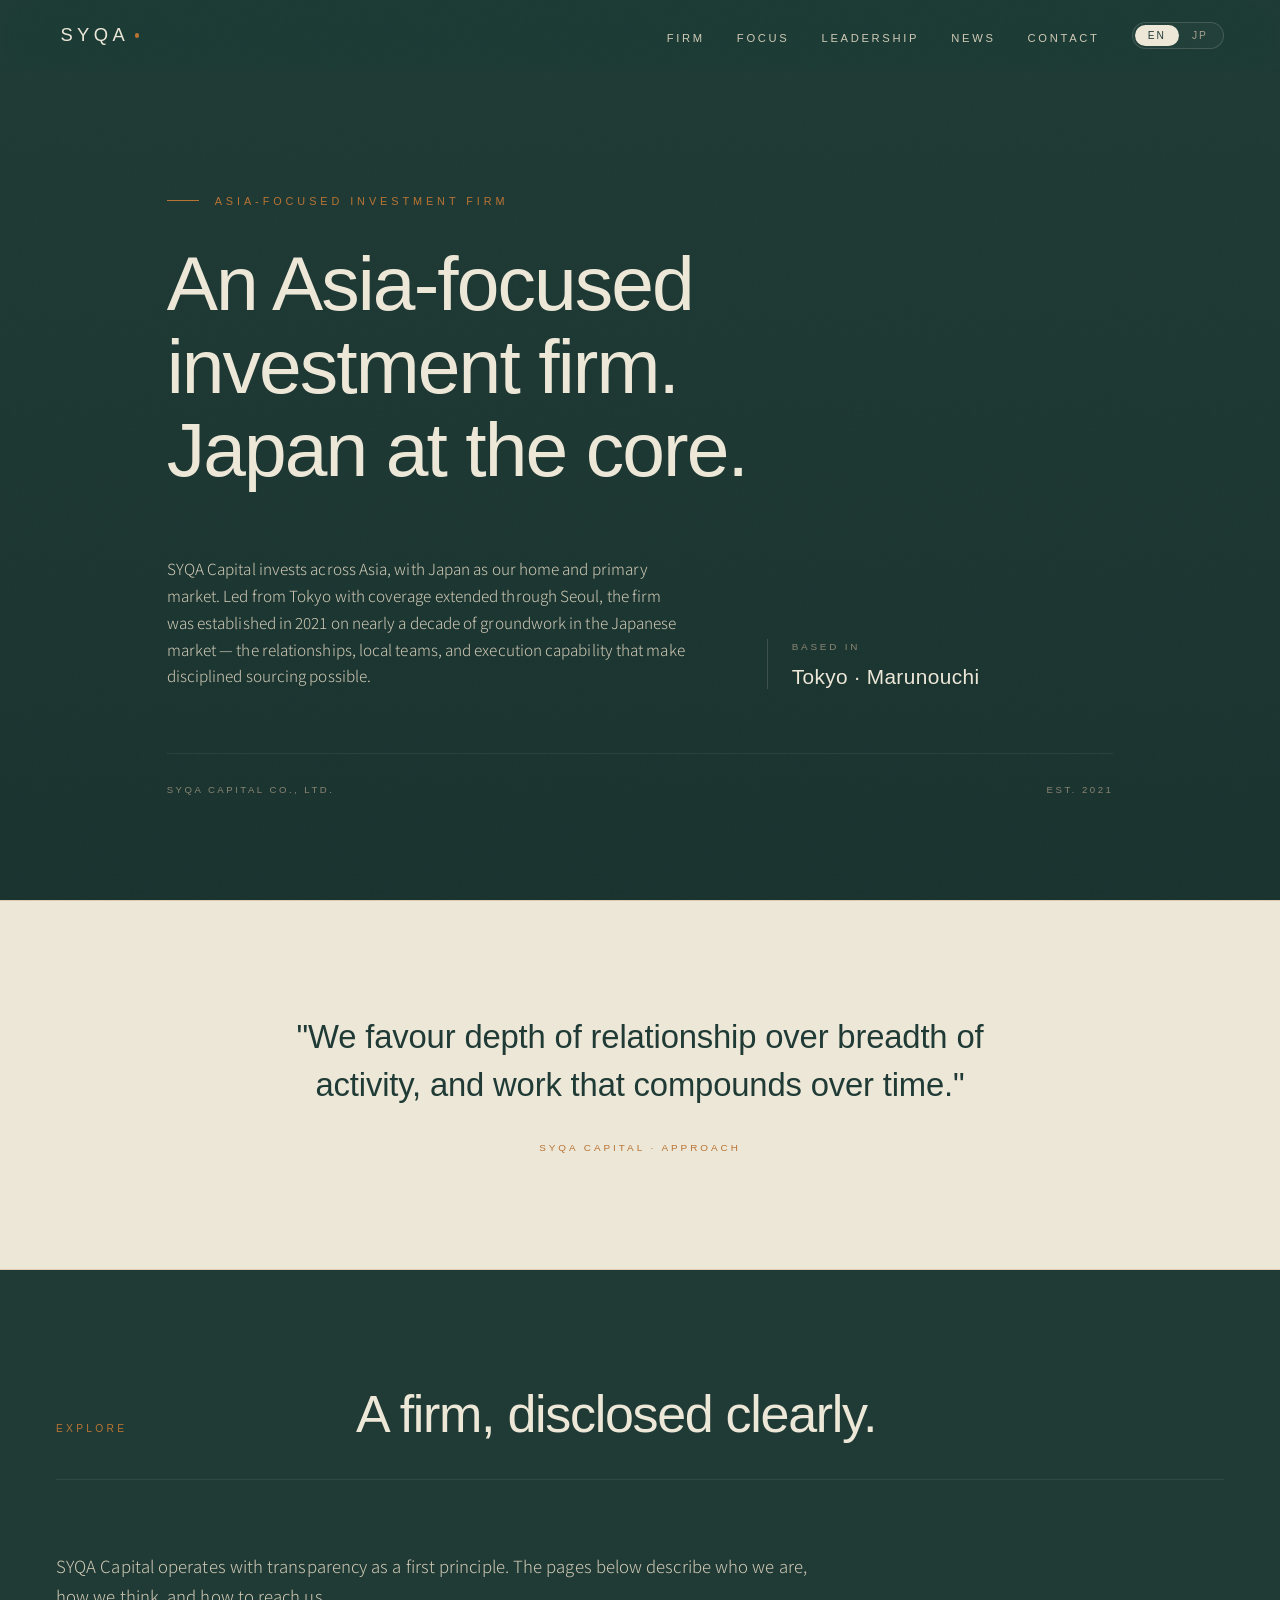
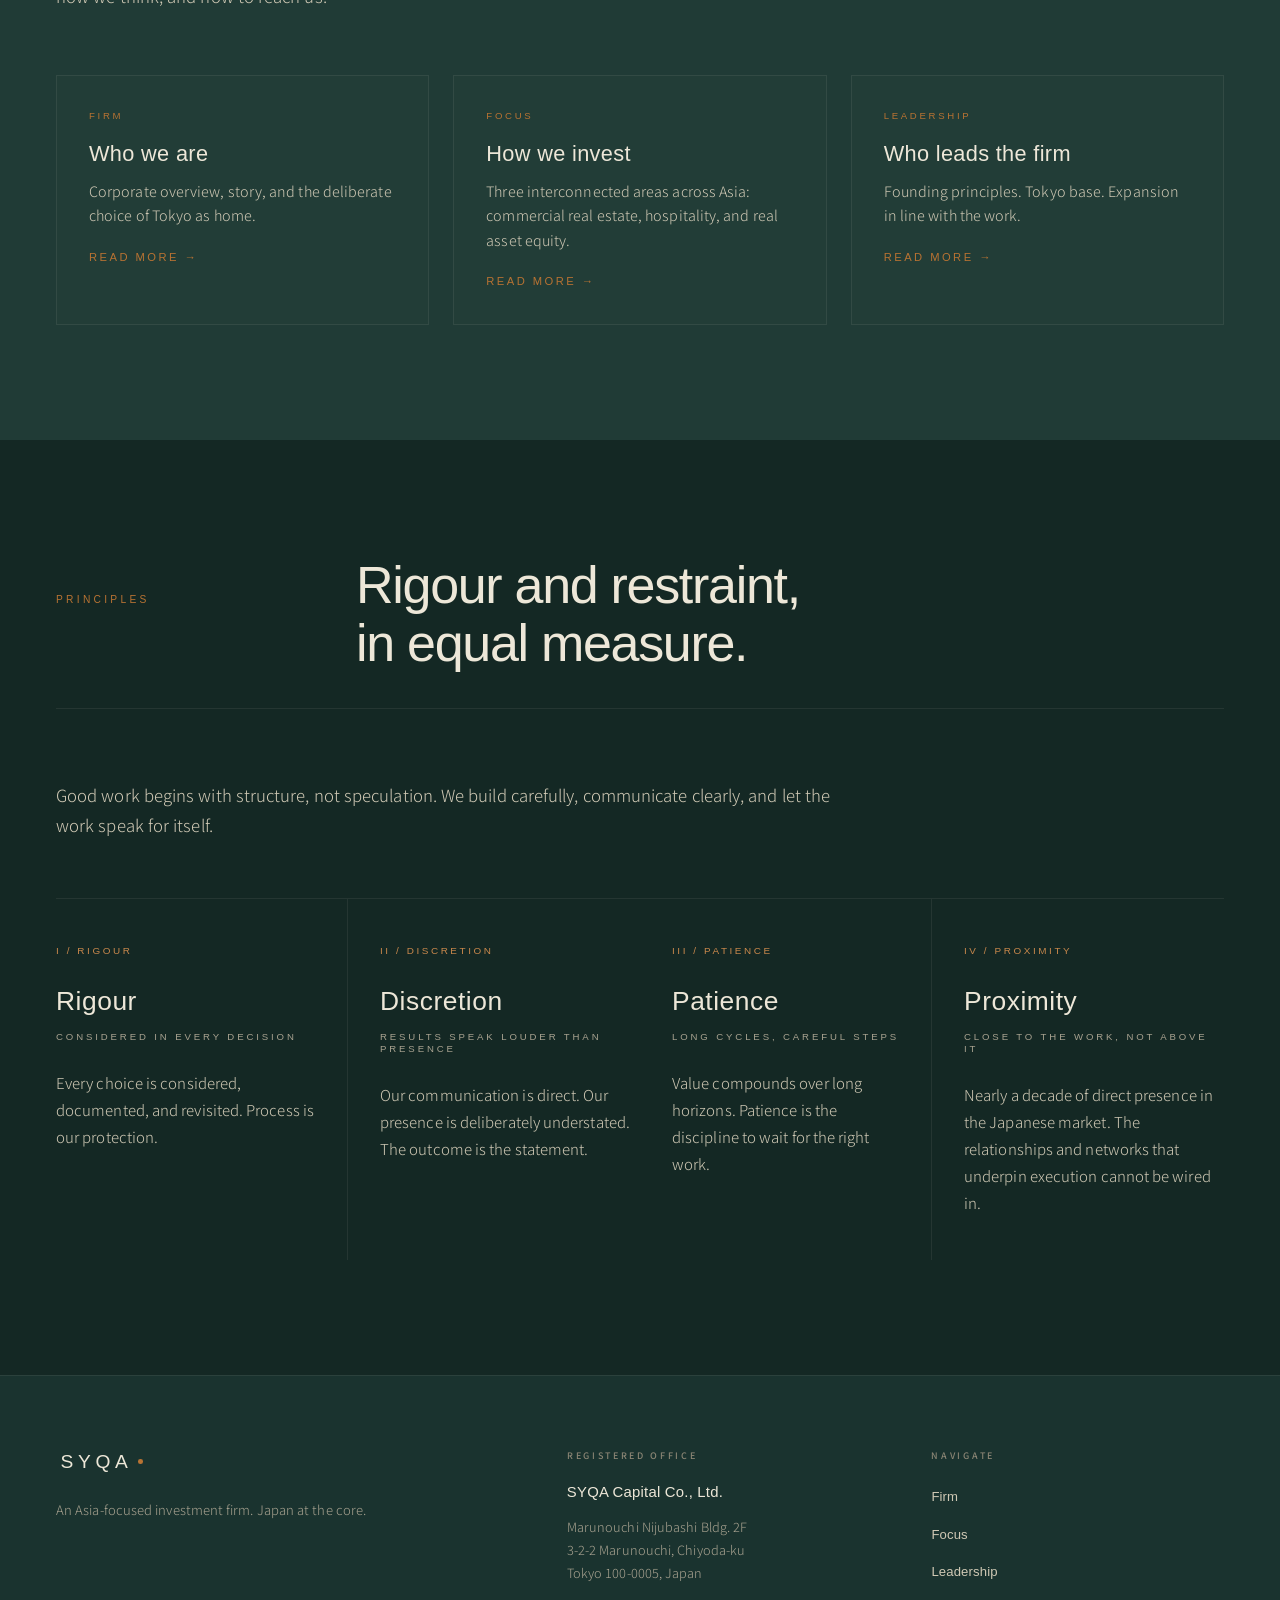
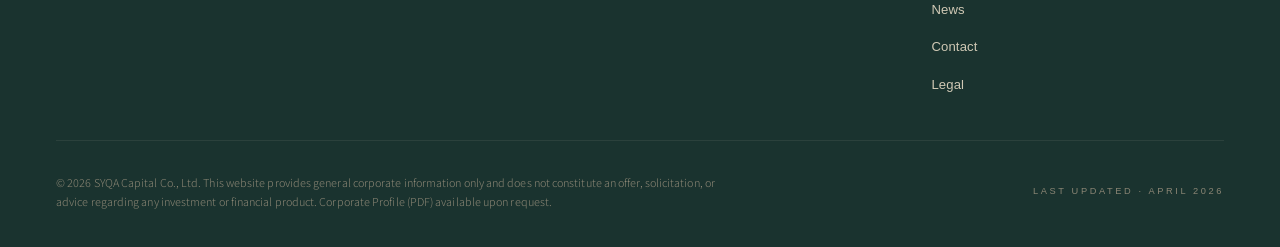
==== index.html @ 6c5982d0 "Add files via upload" ====
<!DOCTYPE html>
<html lang="en">
<head>
<meta charset="UTF-8">
<meta name="viewport" content="width=device-width,initial-scale=1,viewport-fit=cover">
<meta name="theme-color" content="#203B36">
<meta name="format-detection" content="telephone=no">

<title>SYQA Capital — An Asia-focused investment firm. Japan at the core.</title>
<meta name="description" content="SYQA Capital Co., Ltd. is an Asia-focused investment firm. Japan at the core. Commercial real estate, hospitality, and real asset equity. Founded 2021.">
<meta name="robots" content="index,follow,max-image-preview:large">
<link rel="canonical" href="https://syqacapital.com/">

<meta property="og:type" content="website">
<meta property="og:site_name" content="SYQA Capital">
<meta property="og:title" content="SYQA Capital — An Asia-focused investment firm. Japan at the core.">
<meta property="og:description" content="An Asia-focused investment firm. Japan at the core. Disciplined in approach. Selective in focus.">
<meta property="og:url" content="https://syqacapital.com/">
<meta property="og:locale" content="en_US">
<meta property="og:locale:alternate" content="ja_JP">

<meta name="twitter:card" content="summary_large_image">
<meta name="twitter:title" content="SYQA Capital">
<meta name="twitter:description" content="An Asia-focused investment firm. Japan at the core.">

<link rel="icon" type="image/svg+xml" href="data:image/svg+xml,%3Csvg xmlns='http://www.w3.org/2000/svg' viewBox='0 0 32 32'%3E%3Crect width='32' height='32' fill='%23203B36'/%3E%3Ctext x='16' y='21' font-family='serif' font-size='15' font-weight='300' fill='%23EDE7D8' text-anchor='middle' letter-spacing='0.5'%3ES%3C/text%3E%3Ccircle cx='16' cy='25' r='0.8' fill='%23B87333'/%3E%3C/svg%3E">

<link rel="preconnect" href="https://fonts.googleapis.com">
<link rel="preconnect" href="https://fonts.gstatic.com" crossorigin>
<link href="https://fonts.googleapis.com/css2?family=Shippori+Mincho+B1:wght@400;500;600;700&family=Noto+Sans+JP:wght@300;400;500;600&display=swap" rel="stylesheet">
<link href="https://api.fontshare.com/v2/css?f[]=switzer@300,400,500&display=swap" rel="stylesheet">

<link rel="stylesheet" href="styles.css">

<script type="application/ld+json">
{
  "@context": "https://schema.org",
  "@type": "Organization",
  "name": "SYQA Capital Co., Ltd.",
  "url": "https://syqacapital.com",
  "email": "hello@syqacapital.com",
  "foundingDate": "2021-06",
  "description": "An Asia-focused investment firm. Japan at the core. Working across commercial real estate, hospitality, and real asset equity.",
  "address": {
    "@type": "PostalAddress",
    "streetAddress": "Marunouchi Nijubashi Building 2F, 3-2-2 Marunouchi",
    "addressLocality": "Chiyoda-ku",
    "addressRegion": "Tokyo",
    "postalCode": "100-0005",
    "addressCountry": "JP"
  }
}
</script>
</head>
<body>

<nav class="nav" id="nav"><div class="container nav-in">
<a href="index.html" class="syqa lf lf-1" aria-label="SYQA Capital">
<span class="syqa-wm">SYQA</span><span class="syqa-dot"></span>
</a>
<ul class="nav-l" id="nl">
<li><a href="firm.html" data-en="Firm" data-jp="会社">Firm</a></li>
<li><a href="focus.html" data-en="Focus" data-jp="領域">Focus</a></li>
<li><a href="leadership.html" data-en="Leadership" data-jp="代表">Leadership</a></li>
<li><a href="news.html" data-en="News" data-jp="ニュース">News</a></li>
<li><a href="contact.html" data-en="Contact" data-jp="連絡">Contact</a></li>
<li><div class="lt"><button type="button" class="active" id="bEN">EN</button><button type="button" id="bJP">JP</button></div></li>
</ul>
<button class="bg" id="bg" aria-label="Menu">
<svg class="ic-menu" viewBox="0 0 24 24" fill="none" stroke="currentColor" stroke-width="1.25"><line x1="3" y1="8" x2="21" y2="8"/><line x1="3" y1="16" x2="21" y2="16"/></svg>
<svg class="ic-close" viewBox="0 0 24 24" fill="none" stroke="currentColor" stroke-width="1.25"><line x1="5" y1="5" x2="19" y2="19"/><line x1="19" y1="5" x2="5" y2="19"/></svg>
</button>
</div></nav>

<main id="top">

<section class="hero"><div class="container">
<div class="hero-inner">
<div>
<div class="hero-eyebrow lf lf-1"><span class="en-c">Asia-Focused Investment Firm</span><span class="jp-c">アジア注力・投資会社</span></div>
<h1 class="hero-title lf lf-2"><span class="en-c">An Asia-focused investment firm.<br>Japan at the core.</span><span class="jp-c">アジアに注力する投資会社。<br>その中核に、日本を。</span></h1>
</div>
<div class="hero-meta lf lf-3">
<div class="hero-sub">
<div class="en-c">SYQA Capital invests across Asia, with Japan as our home and primary market. Led from Tokyo with coverage extended through Seoul, the firm was established in 2021 on nearly a decade of groundwork in the Japanese market — the relationships, local teams, and execution capability that make disciplined sourcing possible.</div>
<div class="jp-c">SYQA Capitalは、アジア全域で投資を行い、日本を拠点および主要市場としています。東京を本拠地とし、ソウルを通じて北アジアをカバーする当社は、2021年に設立され、日本市場における約10年にわたる地道な活動 — 規律ある案件発掘を可能にする、現地との関係性、実行チーム、執行能力 — の上に築かれています。</div>
</div>
<div class="hero-locus">
<span class="label"><span class="en-c">Based in</span><span class="jp-c">拠点</span></span>
<span class="value">Tokyo · Marunouchi</span>
</div>
</div>
<div class="hero-foot lf lf-4">
<span>SYQA Capital Co., Ltd.</span>
<span>Est. 2021</span>
</div>
</div>
</div></section>

<!-- QUOTE BAND -->
<div class="band"><div class="container">
<div class="band-quote rv">
<span class="en-c">"We favour depth of relationship over breadth of activity, and work that compounds over time."</span>
<span class="jp-c">「関係の広さよりも深さを、そして時間とともに積み重なる仕事を大切にします。」</span>
</div>
<div class="band-attribution rv rv-d1">
<span class="en-c">SYQA Capital · Approach</span>
<span class="jp-c">SYQA Capital · 姿勢</span>
</div>
</div></div>

<!-- EXPLORE: Cross-link cards to inner pages -->
<section class="mod"><div class="container">
<div class="mh rv">
<span class="ml"><span class="en-c">Explore</span><span class="jp-c">各ページ</span></span>
<h2 class="mt"><span class="en-c">A firm, disclosed clearly.</span><span class="jp-c">明確に開示された、会社の姿。</span></h2>
</div>
<div class="mle rv rv-d1">
<div class="en-c">SYQA Capital operates with transparency as a first principle. The pages below describe who we are, how we think, and how to reach us.</div>
<div class="jp-c">SYQA Capitalは、透明性を第一の原則として運営しています。以下のページにて、我々の姿、考え方、そしてご連絡方法をご説明いたします。</div>
</div>

<div class="xlink-grid">

<a href="firm.html" class="xlink rv rv-d1">
<div class="xlink-label"><span class="en-c">Firm</span><span class="jp-c">会社</span></div>
<h3><span class="en-c">Who we are</span><span class="jp-c">我々について</span></h3>
<p><span class="en-c">Corporate overview, story, and the deliberate choice of Tokyo as home.</span><span class="jp-c">会社概要、沿革、そして東京を拠点とする意図的な選択について。</span></p>
<span class="xlink-arrow"><span class="en-c">Read more →</span><span class="jp-c">詳しく見る →</span></span>
</a>

<a href="focus.html" class="xlink rv rv-d2">
<div class="xlink-label"><span class="en-c">Focus</span><span class="jp-c">領域</span></div>
<h3><span class="en-c">How we invest</span><span class="jp-c">投資領域</span></h3>
<p><span class="en-c">Three interconnected areas across Asia: commercial real estate, hospitality, and real asset equity.</span><span class="jp-c">アジア全域における三つの相互に関連する領域：商業不動産、ホスピタリティ、実物資産エクイティ。</span></p>
<span class="xlink-arrow"><span class="en-c">Read more →</span><span class="jp-c">詳しく見る →</span></span>
</a>

<a href="leadership.html" class="xlink rv rv-d3">
<div class="xlink-label"><span class="en-c">Leadership</span><span class="jp-c">代表</span></div>
<h3><span class="en-c">Who leads the firm</span><span class="jp-c">経営者</span></h3>
<p><span class="en-c">Founding principles. Tokyo base. Expansion in line with the work.</span><span class="jp-c">創業理念。東京を拠点に。取り組む仕事に沿った拡充。</span></p>
<span class="xlink-arrow"><span class="en-c">Read more →</span><span class="jp-c">詳しく見る →</span></span>
</a>

</div>
</div></section>

<!-- PRINCIPLES (brief on home) -->
<section class="mod alt"><div class="container">
<div class="mh rv">
<span class="ml"><span class="en-c">Principles</span><span class="jp-c">理念</span></span>
<h2 class="mt"><span class="en-c">Rigour and restraint,<br>in equal measure.</span><span class="jp-c">厳格さと節度。<br>その等しい均衡。</span></h2>
</div>
<div class="mle rv rv-d1">
<div class="en-c">Good work begins with structure, not speculation. We build carefully, communicate clearly, and let the work speak for itself.</div>
<div class="jp-c">良い仕事は、投機ではなく構造から始まります。我々は慎重に築き、明確に伝え、仕事そのものに語らせます。</div>
</div>
<div class="pl">
<div class="plr rv rv-d1"><span class="pln">i / Rigour</span>
<h3><span class="en-c">Rigour<span class="sub">Considered in every decision</span></span><span class="jp-c">厳格さ<span class="sub">Rigour</span></span></h3>
<div class="en-c"><p>Every choice is considered, documented, and revisited. Process is our protection.</p></div>
<div class="jp-c"><p>すべての選択は、熟慮され、記録され、繰り返し見直されます。プロセスこそが我々の護りです。</p></div>
</div>
<div class="plr rv rv-d2"><span class="pln">ii / Discretion</span>
<h3><span class="en-c">Discretion<span class="sub">Results speak louder than presence</span></span><span class="jp-c">節度<span class="sub">Discretion</span></span></h3>
<div class="en-c"><p>Our communication is direct. Our presence is deliberately understated. The outcome is the statement.</p></div>
<div class="jp-c"><p>対話は直接的に、存在は意図的に控えめに。語るべきは成果そのものです。</p></div>
</div>
<div class="plr rv rv-d3"><span class="pln">iii / Patience</span>
<h3><span class="en-c">Patience<span class="sub">Long cycles, careful steps</span></span><span class="jp-c">忍耐<span class="sub">Patience</span></span></h3>
<div class="en-c"><p>Value compounds over long horizons. Patience is the discipline to wait for the right work.</p></div>
<div class="jp-c"><p>価値は長い時間をかけて積み重なります。忍耐とは、正しい仕事を待つための規律です。</p></div>
</div>
<div class="plr rv rv-d4"><span class="pln">iv / Proximity</span>
<h3><span class="en-c">Proximity<span class="sub">Close to the work, not above it</span></span><span class="jp-c">近接性<span class="sub">Proximity</span></span></h3>
<div class="en-c"><p>Nearly a decade of direct presence in the Japanese market. The relationships and networks that underpin execution cannot be wired in.</p></div>
<div class="jp-c"><p>日本市場における、約10年にわたる直接的な存在。執行を支える関係性とネットワークは、資本だけでは築けません。</p></div>
</div>
</div>
</div></section>

</main>

<footer class="ft"><div class="container">
<div class="ftp">
<div class="fbb"><a href="index.html" class="syqa"><span class="syqa-wm">SYQA</span><span class="syqa-dot"></span></a>
<p><span class="en-c">An Asia-focused investment firm. Japan at the core.</span><span class="jp-c">アジアに注力する投資会社。その中核に、日本を。</span></p>
</div>
<div class="fa-add"><span class="lb"><span class="en-c">Registered Office</span><span class="jp-c">登記住所</span></span>
<span class="en">SYQA Capital Co., Ltd.</span>
<span class="en-c">Marunouchi Nijubashi Bldg. 2F<br>3-2-2 Marunouchi, Chiyoda-ku<br>Tokyo 100-0005, Japan</span>
<span class="jp-c">〒100-0005<br>東京都千代田区丸の内3丁目2番2号<br>丸の内二重橋ビル2階</span>
</div>
<div class="fn-f"><span class="lb"><span class="en-c">Navigate</span><span class="jp-c">ナビゲーション</span></span>
<a href="firm.html" data-en="Firm" data-jp="会社">Firm</a>
<a href="focus.html" data-en="Focus" data-jp="領域">Focus</a>
<a href="leadership.html" data-en="Leadership" data-jp="代表">Leadership</a>
<a href="news.html" data-en="News" data-jp="ニュース">News</a>
<a href="contact.html" data-en="Contact" data-jp="連絡">Contact</a>
<a href="legal.html" data-en="Legal" data-jp="法務">Legal</a>
</div>
</div>
<div class="fbt">
<p><span class="en-c">© 2026 SYQA Capital Co., Ltd. This website provides general corporate information only and does not constitute an offer, solicitation, or advice regarding any investment or financial product. Corporate Profile (PDF) available upon request.</span><span class="jp-c">© 2026 SYQA Capital株式会社。本ウェブサイトは一般的な会社情報のみを提供するものであり、投資または金融商品に関する申込み、勧誘、助言を構成するものではありません。会社案内（PDF）はご要望に応じてご提供いたします。</span></p>
<span class="cp"><span class="en-c">Last updated · April 2026</span><span class="jp-c">最終更新 · 2026年4月</span></span>
</div>
</div></footer>

<script src="script.js"></script>
</body>
</html>
---- styles.css ----
/* ============================================================
 SYQA Capital — Shared Stylesheet
 All pages use this single file. Edit once, update everywhere.
 ============================================================ */

:root{
 --pine:#203B36;
 --pine-1:#1A332F;
 --pine-2:#28443F;
 --pine-deep:#142824;
 --copper:#B87333;
 --copper-soft:#C9884C;
 --bone:#EDE7D8;
 --bone-2:#D0C9B5;
 --bone-3:#A8A290;
 --ash:#8A8574;
 --rule:rgba(237,231,216,0.08);
 --rule-strong:rgba(237,231,216,0.16);
 --rule-copper:rgba(184,115,51,0.25);
 --maxw:1280px;
 --pad:clamp(1.5rem,5vw,3.5rem);
}

*{box-sizing:border-box;margin:0;padding:0}
html{scroll-behavior:smooth;-webkit-text-size-adjust:100%}
body{
 background:var(--pine);
 color:var(--bone);
 font-family:'Switzer','Noto Sans JP',sans-serif;
 font-weight:300;
 font-size:16px;
 line-height:1.7;
 -webkit-font-smoothing:antialiased;
 overflow-x:hidden;
 min-height:100vh;
 letter-spacing:0.005em;
}
body::before{
 content:'';position:fixed;inset:0;pointer-events:none;z-index:100;opacity:0.02;mix-blend-mode:overlay;
 background-image:url("data:image/svg+xml;utf8,<svg xmlns='http://www.w3.org/2000/svg' width='240' height='240'><filter id='n'><feTurbulence type='fractalNoise' baseFrequency='0.85' numOctaves='3' stitchTiles='stitch'/></filter><rect width='100%25' height='100%25' filter='url(%23n)'/></svg>");
}
.container{max-width:var(--maxw);margin:0 auto;padding:0 var(--pad);position:relative;z-index:1}

/* ============ LOGO ============ */
.syqa{display:inline-flex;align-items:center;gap:0.4em;text-decoration:none;color:var(--bone);line-height:1}
.syqa-wm{font-family:'Switzer',sans-serif;font-weight:300;font-size:1em;letter-spacing:0.24em;color:inherit;line-height:1;text-indent:0.24em}
.syqa-dot{width:0.24em;height:0.24em;background:var(--copper);border-radius:50%;flex-shrink:0;margin-left:-0.1em}

/* ============ NAV ============ */
.nav{position:fixed;top:0;left:0;right:0;z-index:50;padding:1.35rem 0;backdrop-filter:blur(24px) saturate(180%);-webkit-backdrop-filter:blur(24px) saturate(180%);background:rgba(32,59,54,0.75);border-bottom:1px solid transparent;transition:all .5s cubic-bezier(.2,.7,.2,1)}
.nav.scr{border-bottom-color:var(--rule);padding:0.95rem 0;background:rgba(32,59,54,0.94)}
.nav-in{display:flex;align-items:center;justify-content:space-between;gap:1.5rem}
.nav .syqa{font-size:1.15rem}
.nav-l{display:flex;align-items:center;gap:2rem;list-style:none}
.nav-l a{color:var(--bone-2);text-decoration:none;font-family:'Switzer',sans-serif;font-size:0.7rem;letter-spacing:0.24em;text-transform:uppercase;font-weight:400;transition:color .3s;position:relative}
.nav-l a:hover{color:var(--bone)}
.nav-l a::after{content:'';position:absolute;left:0;right:0;bottom:-6px;height:1px;background:var(--copper);transform:scaleX(0);transform-origin:left;transition:transform .5s cubic-bezier(.2,.7,.2,1)}
.nav-l a:hover::after,.nav-l a.active::after{transform:scaleX(1)}
.nav-l a.active{color:var(--bone)}

.lt{display:flex;align-items:center;border:1px solid var(--rule-strong);border-radius:999px;padding:2px;background:rgba(40,68,63,0.5)}
.lt button{background:transparent;border:none;color:var(--bone-3);font-family:'Switzer',sans-serif;font-size:0.64rem;letter-spacing:0.2em;font-weight:500;padding:5px 13px;border-radius:999px;cursor:pointer;transition:all .3s}
.lt button.active{color:var(--pine);background:var(--bone)}

.bg{display:none;background:transparent;border:none;color:var(--bone);cursor:pointer;padding:6px;z-index:60;position:relative}
.bg svg{display:block;width:22px;height:22px}
.bg .ic-close{display:none}
.bg.open .ic-menu{display:none}
.bg.open .ic-close{display:block}

/* ============ HERO (landing) ============ */
.hero{min-height:100vh;min-height:100svh;padding:9rem 0 4rem;display:flex;flex-direction:column;justify-content:center;position:relative;background:linear-gradient(180deg,var(--pine) 0%,var(--pine-1) 100%)}
.hero-inner{display:flex;flex-direction:column;gap:clamp(2.5rem,5vw,4.5rem)}
.hero-eyebrow{font-family:'Switzer',sans-serif;font-size:0.68rem;letter-spacing:0.36em;text-transform:uppercase;color:var(--copper);font-weight:500;display:inline-flex;align-items:center;gap:1rem;margin-bottom:2rem}
.hero-eyebrow::before{content:'';width:32px;height:1px;background:var(--copper)}
h1.hero-title{font-family:'Switzer',sans-serif;font-weight:400;font-size:clamp(2.1rem,6vw,5rem);line-height:1.08;letter-spacing:-0.025em;color:var(--bone);max-width:16ch}
body.jp h1.hero-title{font-family:'Shippori Mincho B1',serif;font-weight:400;letter-spacing:0.005em;line-height:1.22;font-size:clamp(1.9rem,5vw,4rem)}
.hero-meta{display:grid;grid-template-columns:1fr;gap:2.5rem;align-items:end}
@media(min-width:860px){.hero-meta{grid-template-columns:1.5fr 1fr;gap:5rem}}
.hero-sub{max-width:520px;font-size:clamp(0.96rem,1.1vw,1.05rem);line-height:1.75;color:var(--bone-2);font-weight:300}
body.jp .hero-sub{line-height:1.95;font-family:'Noto Sans JP',sans-serif}
.hero-locus{display:flex;flex-direction:column;gap:0.6rem;padding-left:1.5rem;border-left:1px solid var(--rule-strong)}
.hero-locus .label{font-family:'Switzer',sans-serif;font-size:0.62rem;letter-spacing:0.28em;text-transform:uppercase;color:var(--ash);font-weight:500}
.hero-locus .value{font-family:'Switzer',sans-serif;font-weight:300;font-size:1.3rem;letter-spacing:0.02em;color:var(--bone);line-height:1.15}
body.jp .hero-locus .value{font-family:'Shippori Mincho B1',serif;font-weight:500;letter-spacing:0.005em}
.hero-foot{display:flex;justify-content:space-between;align-items:center;padding-top:1.75rem;margin-top:auto;border-top:1px solid var(--rule);font-family:'Switzer',sans-serif;font-size:0.6rem;letter-spacing:0.26em;text-transform:uppercase;color:var(--ash);font-weight:500;flex-wrap:wrap;gap:1rem}

/* ============ PAGE HEADER (non-home pages) ============ */
.pg-head{padding:10rem 0 4rem;background:linear-gradient(180deg,var(--pine) 0%,var(--pine-1) 100%);border-bottom:1px solid var(--rule)}
.pg-head-eyebrow{font-family:'Switzer',sans-serif;font-size:0.64rem;letter-spacing:0.36em;text-transform:uppercase;color:var(--copper);font-weight:500;display:inline-flex;align-items:center;gap:1rem;margin-bottom:1.75rem}
.pg-head-eyebrow::before{content:'';width:28px;height:1px;background:var(--copper)}
.pg-head h1{font-family:'Switzer',sans-serif;font-weight:400;font-size:clamp(2rem,5.5vw,4.25rem);line-height:1.08;letter-spacing:-0.025em;color:var(--bone);max-width:18ch}
body.jp .pg-head h1{font-family:'Shippori Mincho B1',serif;font-weight:400;letter-spacing:0.005em;line-height:1.22;font-size:clamp(1.75rem,4.5vw,3.5rem)}
.pg-head-sub{max-width:620px;margin-top:2rem;font-size:clamp(1rem,1.15vw,1.1rem);line-height:1.75;color:var(--bone-2);font-weight:300}
body.jp .pg-head-sub{line-height:1.95;font-family:'Noto Sans JP',sans-serif}

/* ============ SECTIONS ============ */
section.mod{padding:clamp(5rem,9vw,8rem) 0;position:relative}
section.mod.alt{background:var(--pine-deep)}

/* LIGHT (inverted palette — bone surface, pine text) — creates visual rhythm */
section.mod.light{background:var(--bone);color:var(--pine)}
section.mod.light .ml{color:var(--copper)}
section.mod.light .ml .num{color:var(--copper)}
section.mod.light h2.mt{color:var(--pine)}
section.mod.light .mh{border-bottom-color:rgba(32,59,54,0.12)}
section.mod.light .mle{color:var(--pine-1)}
section.mod.light .mle strong{color:var(--pine)}
section.mod.light .prose{color:var(--pine-1)}
section.mod.light .prose strong{color:var(--pine)}

/* Leadership cards on light sections */
section.mod.light .lc-full{background:rgba(32,59,54,0.04);border-color:rgba(32,59,54,0.10)}
section.mod.light .lc-full:hover{background:rgba(32,59,54,0.08);border-color:var(--rule-copper)}
section.mod.light .lc-avatar{background:var(--pine);border-color:var(--copper)}
section.mod.light .lc-avatar::before{color:var(--copper-soft)}
section.mod.light .lc-body .ro{color:var(--copper)}
section.mod.light .lc-body h3{color:var(--pine)}
section.mod.light .lc-body .tsub{color:var(--ash);border-bottom-color:rgba(32,59,54,0.12)}
section.mod.light .lc-body p{color:var(--pine-1)}
.mh{display:grid;grid-template-columns:1fr;gap:1rem;margin-bottom:clamp(3rem,5.5vw,5rem);padding-bottom:2.25rem;border-bottom:1px solid var(--rule)}
@media(min-width:860px){.mh{grid-template-columns:220px 1fr;gap:5rem;align-items:baseline}}
.ml{font-family:'Switzer',sans-serif;font-size:0.64rem;letter-spacing:0.32em;text-transform:uppercase;color:var(--copper);font-weight:500;display:flex;align-items:center;gap:1rem}
.ml .num{color:var(--copper-soft);font-size:0.64rem;letter-spacing:0.16em;font-weight:500}
h2.mt{font-family:'Switzer',sans-serif;font-weight:400;font-size:clamp(1.75rem,4.2vw,3.25rem);line-height:1.12;letter-spacing:-0.025em;color:var(--bone);max-width:22ch}
body.jp h2.mt{font-family:'Shippori Mincho B1',serif;font-weight:500;letter-spacing:0.005em;line-height:1.35;font-size:clamp(1.55rem,3.5vw,2.5rem)}
.mle{max-width:780px;font-size:1.05rem;line-height:1.8;color:var(--bone-2);font-weight:300;margin-bottom:clamp(2.5rem,4.5vw,4rem)}
body.jp .mle{line-height:1.95;font-family:'Noto Sans JP',sans-serif}
.mle strong{color:var(--bone);font-weight:400}

/* ============ PROSE (body text blocks on inner pages) ============ */
.prose{max-width:780px;font-size:1.04rem;line-height:1.85;color:var(--bone-2);font-weight:300}
.prose p{margin-bottom:1.6rem}
.prose p:last-child{margin-bottom:0}
body.jp .prose{line-height:1.95;font-family:'Noto Sans JP',sans-serif}
.prose strong{color:var(--bone);font-weight:400}

/* ============ FIRM (overview grid) ============ */
.firm-grid{display:grid;grid-template-columns:1fr;gap:3.5rem}
@media(min-width:860px){.firm-grid{grid-template-columns:1.5fr 1fr;gap:6rem;align-items:start}}
.firm-side{padding:2.25rem 0 2.25rem 1.85rem;border-left:1px solid var(--rule-copper)}
.firm-side-label{font-family:'Switzer',sans-serif;font-size:0.6rem;letter-spacing:0.3em;text-transform:uppercase;color:var(--copper);font-weight:500;margin-bottom:1.85rem}
.firm-side dl{display:flex;flex-direction:column;gap:1.4rem}
.firm-side dt{font-family:'Switzer',sans-serif;font-size:0.56rem;letter-spacing:0.24em;text-transform:uppercase;color:var(--ash);font-weight:500;margin-bottom:0.35rem}
.firm-side dd{font-family:'Switzer',sans-serif;font-weight:300;font-size:0.98rem;letter-spacing:0.015em;color:var(--bone);line-height:1.4}
body.jp .firm-side dd{font-family:'Noto Sans JP',sans-serif;font-weight:400;letter-spacing:0.005em}

/* ============ PRINCIPLES ============ */
.pl{display:grid;grid-template-columns:1fr;gap:0;border-top:1px solid var(--rule)}
@media(min-width:700px){.pl{grid-template-columns:repeat(2,1fr)}}
@media(min-width:1000px){.pl{grid-template-columns:repeat(4,1fr)}}
.plr{padding:2.75rem 0;border-bottom:1px solid var(--rule)}
@media(min-width:700px){
  .plr{padding:2.5rem 2rem 2.5rem 0;border-bottom:1px solid var(--rule);border-right:1px solid var(--rule)}
  .plr:nth-child(2){padding-right:0;padding-left:2rem;border-right:none}
  .plr:nth-child(3){border-bottom:none;padding-right:2rem;padding-left:0;border-right:1px solid var(--rule)}
  .plr:nth-child(4){border-bottom:none;padding-left:2rem;padding-right:0;border-right:none}
}
@media(min-width:1000px){
  .plr{padding:2.75rem 2rem 2.75rem 0;border-bottom:none;border-right:1px solid var(--rule)}
  .plr:nth-child(1){padding-left:0}
  .plr:nth-child(2),.plr:nth-child(3){padding-left:2rem}
  .plr:nth-child(4){padding-left:2rem;padding-right:0;border-right:none}
}
.pln{font-family:'Switzer',sans-serif;font-size:0.62rem;letter-spacing:0.26em;text-transform:uppercase;color:var(--copper-soft);font-weight:500;margin-bottom:1.65rem;display:block}
.plr h3{font-family:'Switzer',sans-serif;font-weight:300;font-size:1.65rem;letter-spacing:0.02em;line-height:1.2;margin-bottom:0.4rem;color:var(--bone)}
body.jp .plr h3{font-family:'Shippori Mincho B1',serif;font-weight:500;letter-spacing:0.005em}
.plr h3 .sub{display:block;font-family:'Switzer',sans-serif;font-weight:400;font-size:0.6rem;letter-spacing:0.3em;text-transform:uppercase;color:var(--bone-3);margin-top:0.85rem}
.plr p{color:var(--bone-2);font-size:0.94rem;margin-top:1.65rem;line-height:1.8;font-weight:300}
body.jp .plr p{line-height:1.95;font-family:'Noto Sans JP',sans-serif}

/* ============ FOCUS CELLS ============ */
.focus-grid{display:grid;grid-template-columns:1fr;gap:0;border-top:1px solid var(--rule)}
@media(min-width:860px){.focus-grid{grid-template-columns:repeat(3,1fr)}}
.focus-cell{padding:2.75rem 0;border-bottom:1px solid var(--rule)}
@media(min-width:860px){.focus-cell{padding:2.75rem 2.5rem 2.75rem 0;border-bottom:none;border-right:1px solid var(--rule)}.focus-cell:last-child{border-right:none;padding-right:0}.focus-cell:not(:first-child){padding-left:2.5rem}}
.focus-num{font-family:'Switzer',sans-serif;font-size:0.62rem;letter-spacing:0.26em;text-transform:uppercase;color:var(--copper-soft);font-weight:500;margin-bottom:1.65rem;display:block}
.focus-cell h3{font-family:'Switzer',sans-serif;font-weight:300;font-size:1.55rem;letter-spacing:0.02em;line-height:1.2;margin-bottom:1.35rem;color:var(--bone)}
body.jp .focus-cell h3{font-family:'Shippori Mincho B1',serif;font-weight:500;letter-spacing:0.005em}
.focus-cell p{color:var(--bone-2);font-size:0.94rem;line-height:1.8;font-weight:300}
body.jp .focus-cell p{line-height:1.95;font-family:'Noto Sans JP',sans-serif}

/* ============ FOCUS DETAIL BLOCKS (focus page) ============ */
.focus-block{padding:clamp(3rem,6vw,5rem) 0;border-bottom:1px solid var(--rule-copper)}
.focus-block:last-child{border-bottom:none}
.focus-block-grid{display:grid;grid-template-columns:1fr;gap:2.5rem}
@media(min-width:860px){.focus-block-grid{grid-template-columns:260px 1fr;gap:5rem;align-items:start}}
.focus-block-label{font-family:'Switzer',sans-serif;font-size:0.64rem;letter-spacing:0.3em;text-transform:uppercase;color:var(--copper);font-weight:500;display:flex;align-items:center;gap:1rem}
.focus-block-label .num{color:var(--copper-soft);letter-spacing:0.16em}
.focus-block h3{font-family:'Switzer',sans-serif;font-weight:400;font-size:clamp(1.65rem,3vw,2.35rem);letter-spacing:0.015em;line-height:1.15;color:var(--bone);margin-bottom:1.5rem}
body.jp .focus-block h3{font-family:'Shippori Mincho B1',serif;font-weight:500;letter-spacing:0.005em}
.focus-block p{font-size:1rem;line-height:1.8;color:var(--bone-2);font-weight:300;margin-bottom:1.35rem;max-width:680px}
.focus-block p:last-child{margin-bottom:0}
body.jp .focus-block p{line-height:1.95;font-family:'Noto Sans JP',sans-serif}
.focus-block strong{color:var(--bone);font-weight:400}

/* ============ BAND QUOTE ============ */
.band{padding:clamp(5rem,9vw,7rem) 0;border-top:1px solid var(--rule-copper);border-bottom:1px solid var(--rule-copper);background:var(--bone);text-align:center;position:relative}
.band-quote{font-family:'Switzer',sans-serif;font-weight:300;font-size:clamp(1.35rem,2.6vw,2.05rem);line-height:1.45;color:var(--pine);max-width:740px;margin:0 auto;letter-spacing:-0.005em}
body.jp .band-quote{font-family:'Shippori Mincho B1',serif;font-weight:500;letter-spacing:0.005em;line-height:1.65}
.band-attribution{margin-top:2rem;font-family:'Switzer',sans-serif;font-size:0.62rem;letter-spacing:0.3em;text-transform:uppercase;color:var(--copper);font-weight:500}

/* ============ CROSS-LINK CARDS (send to other pages) ============ */
.xlink-grid{display:grid;grid-template-columns:1fr;gap:1.5rem;margin-top:clamp(3rem,5vw,4rem)}
@media(min-width:760px){.xlink-grid{grid-template-columns:repeat(3,1fr)}}
.xlink{display:block;padding:clamp(1.75rem,2.5vw,2.25rem);border:1px solid var(--rule);background:rgba(40,68,63,0.25);text-decoration:none;transition:all .5s;position:relative}
.xlink:hover{border-color:var(--rule-copper);background:rgba(40,68,63,0.4);transform:translateY(-2px)}
.xlink-label{font-family:'Switzer',sans-serif;font-size:0.6rem;letter-spacing:0.28em;text-transform:uppercase;color:var(--copper);font-weight:500;margin-bottom:1rem}
.xlink h3{font-family:'Switzer',sans-serif;font-weight:300;font-size:clamp(1.25rem,1.7vw,1.5rem);letter-spacing:0.015em;line-height:1.2;color:var(--bone);margin-bottom:0.75rem}
body.jp .xlink h3{font-family:'Shippori Mincho B1',serif;font-weight:500;letter-spacing:0.005em}
.xlink p{font-size:0.9rem;line-height:1.7;color:var(--bone-2);font-weight:300}
body.jp .xlink p{line-height:1.85;font-family:'Noto Sans JP',sans-serif}
.xlink-arrow{display:inline-block;margin-top:1.25rem;font-family:'Switzer',sans-serif;font-size:0.7rem;letter-spacing:0.22em;text-transform:uppercase;color:var(--copper);font-weight:500;transition:transform .3s}
.xlink:hover .xlink-arrow{transform:translateX(4px)}

/* ============ LEADERSHIP ============ */
.lead-intro{max-width:780px;margin-bottom:clamp(2.5rem,5vw,4rem);font-size:1.04rem;line-height:1.8;color:var(--bone-2);font-weight:300}
body.jp .lead-intro{line-height:1.95;font-family:'Noto Sans JP',sans-serif}

.lg{display:grid;grid-template-columns:1fr;gap:1.85rem}
@media(min-width:760px){.lg{grid-template-columns:repeat(2,1fr)}}
@media(min-width:1100px){.lg{grid-template-columns:repeat(3,1fr)}}

.lc{padding:clamp(2rem,2.85vw,2.5rem);border:1px solid var(--rule);background:rgba(40,68,63,0.25);transition:all .5s;position:relative;overflow:hidden;max-width:560px}
.lc:hover{border-color:var(--rule-copper);background:rgba(40,68,63,0.4)}
.lc .ro{font-family:'Switzer',sans-serif;font-size:0.58rem;letter-spacing:0.28em;text-transform:uppercase;color:var(--copper);font-weight:500;margin-bottom:1.2rem;display:flex;align-items:center;gap:0.75rem}
.lc .ro::before{content:'';width:14px;height:1px;background:var(--copper)}
.lc h3{font-family:'Switzer',sans-serif;font-weight:300;font-size:clamp(1.35rem,1.95vw,1.7rem);letter-spacing:0.02em;line-height:1.15;margin-bottom:0.5rem;color:var(--bone)}
body.jp .lc h3{font-family:'Shippori Mincho B1',serif;font-weight:500;letter-spacing:0.005em}
.lc .tsub{font-family:'Switzer',sans-serif;font-size:0.76rem;color:var(--bone-3);font-weight:400;margin-bottom:1.4rem;letter-spacing:0.02em;padding-bottom:1.15rem;border-bottom:1px solid var(--rule)}
.lc p{font-size:0.9rem;line-height:1.75;color:var(--bone-2);font-weight:300;margin-bottom:0.9rem}
.lc p:last-child{margin-bottom:0}
body.jp .lc p{line-height:1.9;font-family:'Noto Sans JP',sans-serif}
.lc .phd{color:var(--ash);font-size:0.84rem;padding-top:1.1rem;margin-top:1.1rem;border-top:1px solid var(--rule);font-weight:300;letter-spacing:0.005em}
body.jp .lc .phd{font-family:'Noto Sans JP',sans-serif}

/* Vertical list layout for full-width horizontal cards (new leadership layout) */
.lg-v{display:flex;flex-direction:column;gap:1.25rem;max-width:960px}

/* Full-width horizontal card with avatar */
.lc-full{padding:clamp(1.75rem,2.5vw,2.5rem);border:1px solid var(--rule);background:rgba(40,68,63,0.25);transition:all .5s;position:relative;overflow:hidden;display:grid;grid-template-columns:1fr;gap:1.5rem;align-items:start}
@media(min-width:640px){.lc-full{grid-template-columns:auto 1fr;gap:2rem}}
.lc-full:hover{border-color:var(--rule-copper);background:rgba(40,68,63,0.4)}

.lc-avatar{width:88px;height:88px;border-radius:50%;background:var(--pine-2);border:1.5px solid var(--copper-soft);display:flex;align-items:center;justify-content:center;flex-shrink:0;overflow:hidden;position:relative}
@media(min-width:640px){.lc-avatar{width:104px;height:104px}}
.lc-avatar::before{content:attr(data-initials);font-family:'Switzer',sans-serif;font-weight:400;font-size:1.4rem;letter-spacing:0.04em;color:var(--copper-soft)}
@media(min-width:640px){.lc-avatar::before{font-size:1.65rem}}
.lc-avatar img{width:100%;height:100%;object-fit:cover;position:absolute;inset:0;z-index:2}
.lc-avatar:has(img)::before{display:none}

.lc-body{min-width:0}
.lc-body .ro{font-family:'Switzer',sans-serif;font-size:0.58rem;letter-spacing:0.28em;text-transform:uppercase;color:var(--copper);font-weight:500;margin-bottom:0.9rem;display:flex;align-items:center;gap:0.75rem}
.lc-body .ro::before{content:'';width:14px;height:1px;background:var(--copper)}
.lc-body h3{font-family:'Switzer',sans-serif;font-weight:400;font-size:clamp(1.3rem,1.75vw,1.55rem);letter-spacing:-0.01em;line-height:1.15;margin-bottom:0.4rem;color:var(--bone)}
body.jp .lc-body h3{font-family:'Shippori Mincho B1',serif;font-weight:500;letter-spacing:0.005em}
.lc-body .tsub{font-family:'Switzer',sans-serif;font-size:0.72rem;color:var(--bone-3);font-weight:400;margin-bottom:1.2rem;letter-spacing:0.14em;text-transform:uppercase;padding-bottom:1rem;border-bottom:1px solid var(--rule)}
.lc-body p{font-size:0.92rem;line-height:1.75;color:var(--bone-2);font-weight:300;margin-bottom:0.8rem}
.lc-body p:last-child{margin-bottom:0}
body.jp .lc-body p{line-height:1.9;font-family:'Noto Sans JP',sans-serif}

/* ============ NEWS ============ */
.news-wrap{max-width:820px}
.news-empty{padding:clamp(2.25rem,3.5vw,3rem);border:1px solid var(--rule);background:rgba(40,68,63,0.25);display:flex;flex-direction:column;gap:1.2rem}
.news-empty .status{font-family:'Switzer',sans-serif;font-size:0.6rem;letter-spacing:0.28em;text-transform:uppercase;color:var(--bone-3);font-weight:500;display:flex;align-items:center;gap:0.75rem}
.news-empty .status::before{content:'';width:14px;height:1px;background:var(--bone-3)}
.news-empty h3{font-family:'Switzer',sans-serif;font-weight:300;font-size:clamp(1.3rem,1.9vw,1.55rem);letter-spacing:0.015em;line-height:1.3;color:var(--bone)}
body.jp .news-empty h3{font-family:'Shippori Mincho B1',serif;font-weight:500;letter-spacing:0.005em}
.news-empty p{font-size:0.93rem;line-height:1.75;color:var(--bone-2);font-weight:300}
body.jp .news-empty p{line-height:1.9;font-family:'Noto Sans JP',sans-serif}

.news-item{padding:2rem 0;border-bottom:1px solid var(--rule);display:grid;grid-template-columns:1fr;gap:0.5rem}
@media(min-width:760px){.news-item{grid-template-columns:140px 1fr;gap:2rem;align-items:baseline}}
.news-date{font-family:'Switzer',sans-serif;font-size:0.62rem;letter-spacing:0.24em;text-transform:uppercase;color:var(--ash);font-weight:500}
.news-title{font-family:'Switzer',sans-serif;font-weight:300;font-size:1.1rem;letter-spacing:0.015em;line-height:1.4;color:var(--bone)}
body.jp .news-title{font-family:'Shippori Mincho B1',serif;font-weight:500;letter-spacing:0.005em}

/* ============ CONTACT ============ */
.cg{display:grid;grid-template-columns:1fr;gap:3rem}
@media(min-width:860px){.cg{grid-template-columns:1.3fr 1fr;gap:6rem}}
.cl-l{font-family:'Switzer',sans-serif;font-weight:300;font-size:clamp(1.3rem,2.2vw,1.8rem);line-height:1.42;color:var(--bone);letter-spacing:0.01em}
body.jp .cl-l{font-family:'Shippori Mincho B1',serif;font-weight:500;letter-spacing:0.005em;line-height:1.65}
.ce{display:inline-block;margin-top:2.75rem;font-family:'Switzer',sans-serif;font-weight:300;font-size:clamp(1.15rem,1.85vw,1.5rem);color:var(--bone);text-decoration:none;border-bottom:1px solid var(--copper);padding-bottom:6px;transition:all .3s;letter-spacing:0.015em}
.ce:hover{color:var(--copper-soft);border-bottom-color:var(--copper-soft)}
.cn{padding-top:1.65rem;border-top:1px solid var(--rule)}
.cn .lb{font-family:'Switzer',sans-serif;font-size:0.6rem;letter-spacing:0.28em;text-transform:uppercase;color:var(--ash);margin-bottom:1.15rem;display:block;font-weight:500}
.cn .en{font-family:'Switzer',sans-serif;font-weight:300;font-size:1.1rem;color:var(--bone);margin-bottom:0.9rem;letter-spacing:0.02em;line-height:1.3}
body.jp .cn .en{font-family:'Shippori Mincho B1',serif;font-weight:500;letter-spacing:0.005em}
.cn address{font-style:normal;color:var(--bone-2);font-size:0.92rem;line-height:1.8;font-weight:300}
body.jp .cn address{font-family:'Noto Sans JP',sans-serif;line-height:1.9}

/* ============ LEGAL ============ */
.lb-body{max-width:820px;font-size:0.9rem;line-height:1.85;color:var(--bone-2);font-weight:300}
body.jp .lb-body{font-family:'Noto Sans JP',sans-serif;line-height:1.95}
.lb-body p{margin-bottom:1.4rem}
.lb-body strong{color:var(--bone);font-weight:500}
.lb-body h4{font-family:'Switzer',sans-serif;font-weight:400;font-size:1rem;letter-spacing:0.015em;color:var(--bone);margin-top:2.35rem;margin-bottom:0.95rem;padding-bottom:0.5rem;border-bottom:1px solid var(--rule)}
body.jp .lb-body h4{font-family:'Shippori Mincho B1',serif;font-weight:500;letter-spacing:0.005em}
.lb-body h4:first-child{margin-top:0}

/* ============ FOOTER ============ */
footer.ft{padding:4.5rem 0 2.25rem;border-top:1px solid var(--rule);background:var(--pine-1);position:relative;z-index:1}
.ftp{display:grid;grid-template-columns:1fr;gap:2.75rem;padding-bottom:2.75rem;border-bottom:1px solid var(--rule);margin-bottom:2rem}
@media(min-width:760px){.ftp{grid-template-columns:1.5fr 1fr 1fr;gap:4.5rem}}
.fbb .syqa{font-size:1.2rem}
.fbb p{margin-top:1.4rem;color:var(--bone-3);font-size:0.82rem;line-height:1.8;font-weight:300;max-width:320px}
body.jp .fbb p{font-family:'Noto Sans JP',sans-serif;line-height:1.85}
.fa-add{font-size:0.8rem;line-height:1.8;color:var(--bone-3);font-weight:300}
body.jp .fa-add{font-family:'Noto Sans JP',sans-serif}
.fa-add .lb{display:block;font-size:0.56rem;letter-spacing:0.3em;text-transform:uppercase;color:var(--ash);margin-bottom:0.95rem;font-weight:500}
.fa-add .en{font-family:'Switzer',sans-serif;font-weight:300;color:var(--bone);letter-spacing:0.015em;display:block;margin-bottom:0.55rem;font-size:0.93rem}
body.jp .fa-add .en{font-family:'Shippori Mincho B1',serif;font-weight:500;letter-spacing:0.005em}
.fn-f{display:flex;flex-direction:column;gap:0.95rem}
.fn-f .lb{font-size:0.56rem;letter-spacing:0.3em;text-transform:uppercase;color:var(--ash);margin-bottom:0.5rem;font-weight:500}
.fn-f a{color:var(--bone-2);text-decoration:none;font-family:'Switzer',sans-serif;font-size:0.82rem;transition:color .3s;font-weight:400;letter-spacing:0.01em}
.fn-f a:hover{color:var(--copper-soft)}
.fbt{display:grid;grid-template-columns:1fr;gap:1.25rem;align-items:center}
@media(min-width:760px){.fbt{grid-template-columns:1fr auto;gap:3rem}}
.fbt p{font-size:0.68rem;line-height:1.75;color:var(--ash);max-width:680px;font-weight:300}
body.jp .fbt p{font-family:'Noto Sans JP',sans-serif}
.fbt .cp{font-family:'Switzer',sans-serif;font-size:0.58rem;letter-spacing:0.28em;text-transform:uppercase;color:var(--ash);white-space:nowrap;font-weight:500}

/* ============ ANIMATIONS ============ */
.rv{opacity:0;transform:translateY(24px);transition:opacity 1s cubic-bezier(.2,.7,.2,1),transform 1s cubic-bezier(.2,.7,.2,1)}
.rv.in{opacity:1;transform:none}
.rv-d1{transition-delay:0.08s}.rv-d2{transition-delay:0.16s}.rv-d3{transition-delay:0.24s}.rv-d4{transition-delay:0.32s}
.lf{opacity:0;animation:li 1.1s cubic-bezier(.2,.7,.2,1) forwards}
.lf-1{animation-delay:.1s}.lf-2{animation-delay:.3s}.lf-3{animation-delay:.5s}.lf-4{animation-delay:.7s}
@keyframes li{from{opacity:0;transform:translateY(18px)}to{opacity:1;transform:none}}

/* ============ LANGUAGE TOGGLE ============ */
.jp-c{display:none}
body.jp .en-c{display:none}
body.jp .jp-c{display:block}
body.jp{font-family:'Noto Sans JP','Switzer',sans-serif}

/* ============ MOBILE ============ */
@media(max-width:860px){
 .nav-l{position:fixed;top:0;right:0;height:100vh;width:min(80vw,340px);background:rgba(32,59,54,0.98);backdrop-filter:blur(24px);flex-direction:column;justify-content:flex-start;align-items:flex-start;padding:5.5rem 2rem 2rem;gap:1.75rem;transform:translateX(100%);transition:transform .5s cubic-bezier(.2,.7,.2,1);border-left:1px solid var(--rule);overflow-y:auto}
 .nav-l.open{transform:translateX(0)}
 .bg{display:block}
 .lt{margin-right:0.5rem;margin-top:1rem}
 .nav-l a{font-size:0.88rem}
}

::selection{background:var(--copper);color:var(--pine)}
@media(prefers-reduced-motion:reduce){*,*::before,*::after{animation-duration:.01ms!important;transition-duration:.01ms!important}.rv{opacity:1;transform:none}}
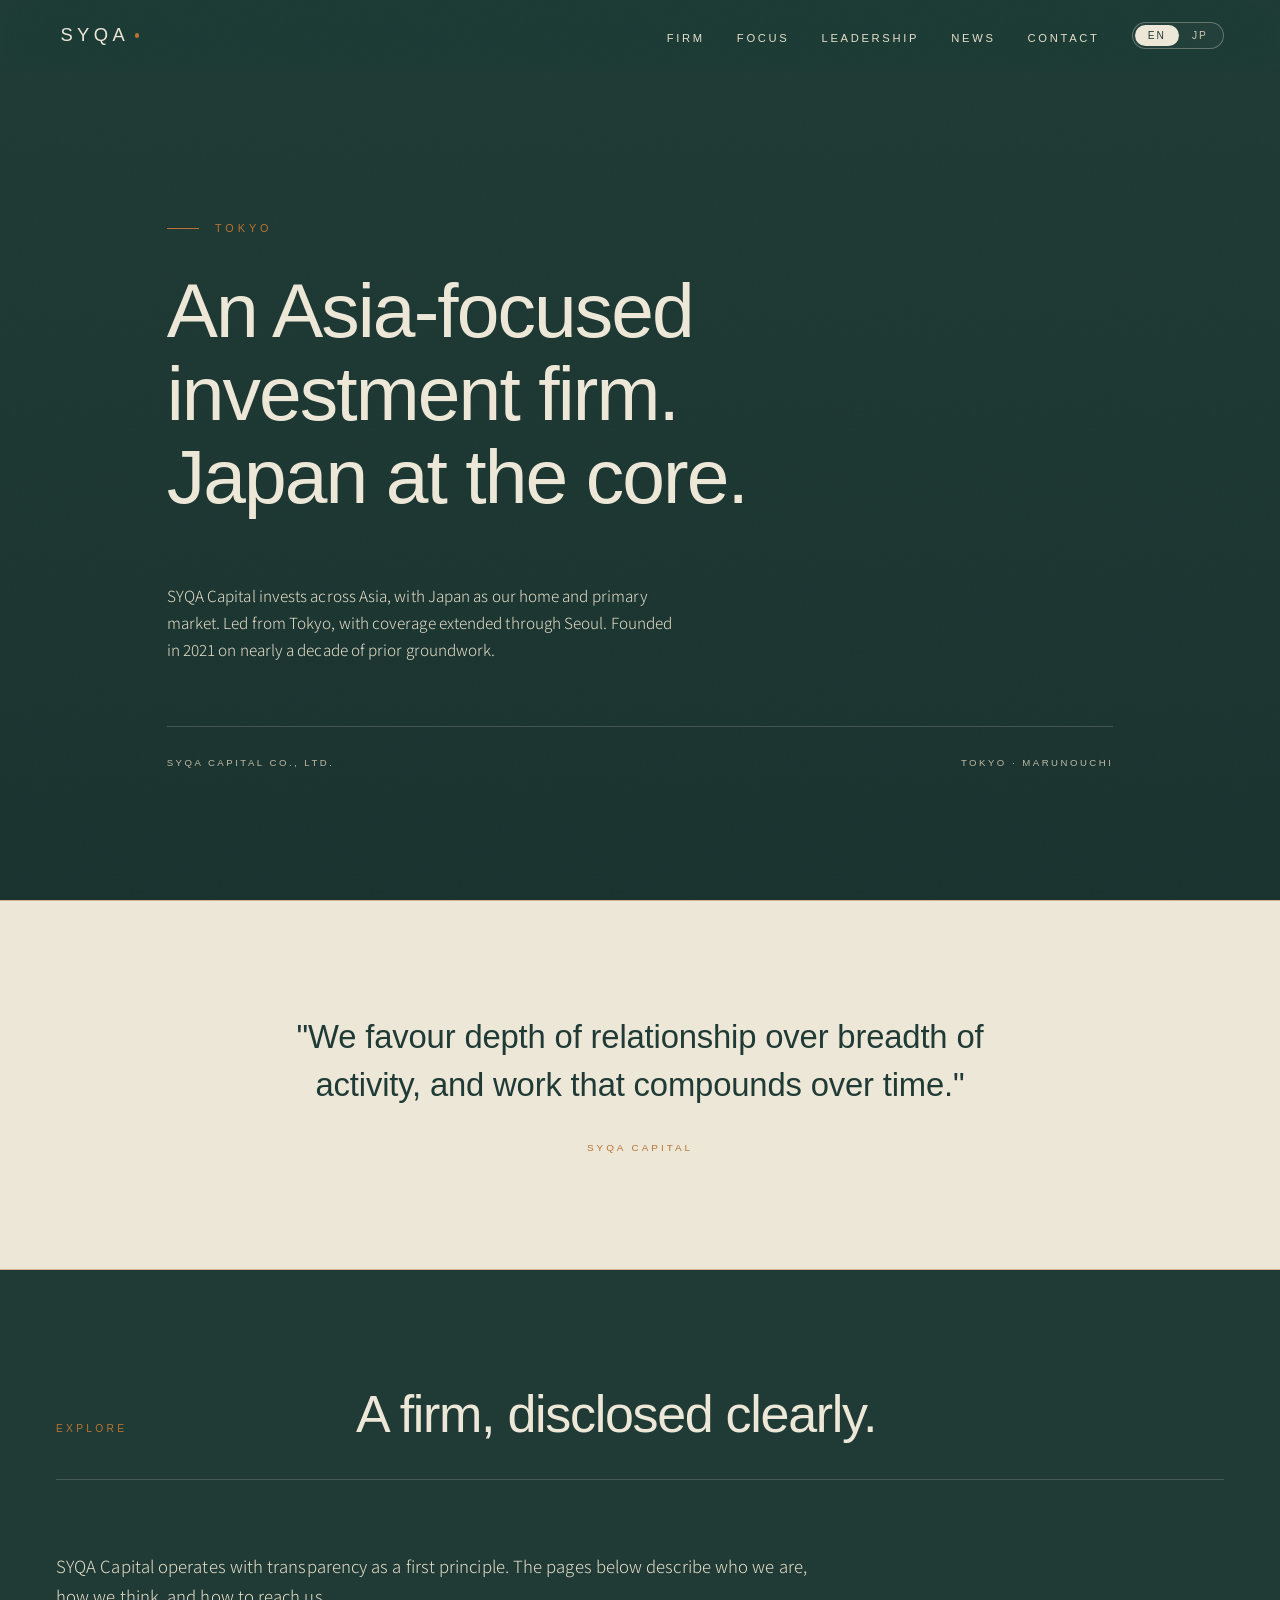
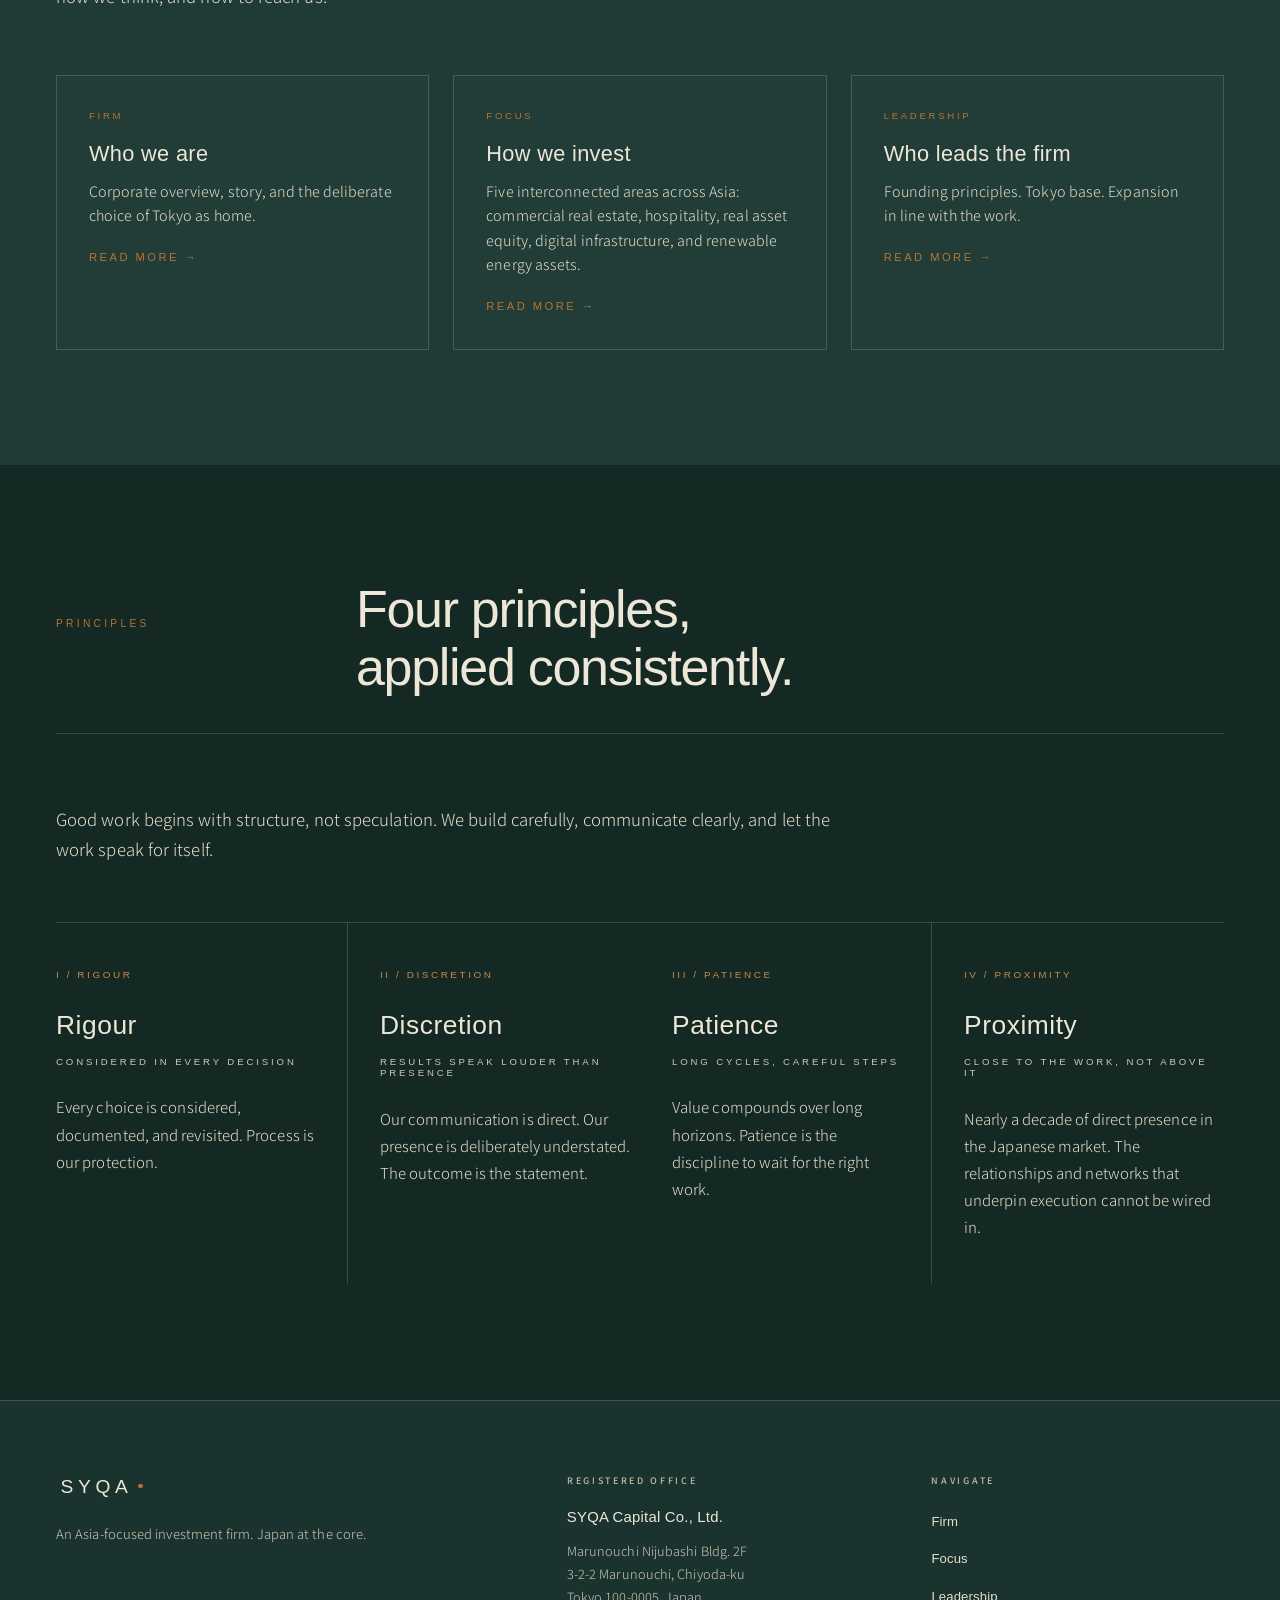
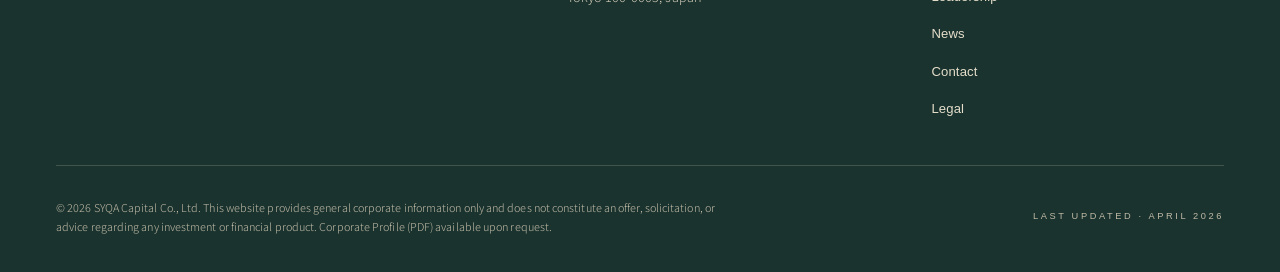
==== commit 8defbde9: "Add files via upload" ====
--- a/index.html
+++ b/index.html
@@ -1,27 +1,13 @@
 <!DOCTYPE html>
+
 <html lang="en">
 <head>
 <meta charset="UTF-8">
 <meta name="viewport" content="width=device-width,initial-scale=1,viewport-fit=cover">
 <meta name="theme-color" content="#203B36">
 <meta name="format-detection" content="telephone=no">
-
-<title>SYQA Capital — An Asia-focused investment firm. Japan at the core.</title>
-<meta name="description" content="SYQA Capital Co., Ltd. is an Asia-focused investment firm. Japan at the core. Commercial real estate, hospitality, and real asset equity. Founded 2021.">
-<meta name="robots" content="index,follow,max-image-preview:large">
-<link rel="canonical" href="https://syqacapital.com/">
-
-<meta property="og:type" content="website">
-<meta property="og:site_name" content="SYQA Capital">
-<meta property="og:title" content="SYQA Capital — An Asia-focused investment firm. Japan at the core.">
-<meta property="og:description" content="An Asia-focused investment firm. Japan at the core. Disciplined in approach. Selective in focus.">
-<meta property="og:url" content="https://syqacapital.com/">
-<meta property="og:locale" content="en_US">
-<meta property="og:locale:alternate" content="ja_JP">
-
-<meta name="twitter:card" content="summary_large_image">
-<meta name="twitter:title" content="SYQA Capital">
-<meta name="twitter:description" content="An Asia-focused investment firm. Japan at the core.">
+<title>SYQA Capital — Preview</title>
+<meta name="description" content="SYQA Capital — preview (all pages bundled).">
 
 <link rel="icon" type="image/svg+xml" href="data:image/svg+xml,%3Csvg xmlns='http://www.w3.org/2000/svg' viewBox='0 0 32 32'%3E%3Crect width='32' height='32' fill='%23203B36'/%3E%3Ctext x='16' y='21' font-family='serif' font-size='15' font-weight='300' fill='%23EDE7D8' text-anchor='middle' letter-spacing='0.5'%3ES%3C/text%3E%3Ccircle cx='16' cy='25' r='0.8' fill='%23B87333'/%3E%3C/svg%3E">
 
@@ -30,40 +16,372 @@
 <link href="https://fonts.googleapis.com/css2?family=Shippori+Mincho+B1:wght@400;500;600;700&family=Noto+Sans+JP:wght@300;400;500;600&display=swap" rel="stylesheet">
 <link href="https://api.fontshare.com/v2/css?f[]=switzer@300,400,500&display=swap" rel="stylesheet">
 
-<link rel="stylesheet" href="styles.css">
-
-<script type="application/ld+json">
-{
-  "@context": "https://schema.org",
-  "@type": "Organization",
-  "name": "SYQA Capital Co., Ltd.",
-  "url": "https://syqacapital.com",
-  "email": "hello@syqacapital.com",
-  "foundingDate": "2021-06",
-  "description": "An Asia-focused investment firm. Japan at the core. Working across commercial real estate, hospitality, and real asset equity.",
-  "address": {
-    "@type": "PostalAddress",
-    "streetAddress": "Marunouchi Nijubashi Building 2F, 3-2-2 Marunouchi",
-    "addressLocality": "Chiyoda-ku",
-    "addressRegion": "Tokyo",
-    "postalCode": "100-0005",
-    "addressCountry": "JP"
-  }
+<style>
+/* ============================================================
+ SYQA Capital — Shared Stylesheet
+ All pages use this single file. Edit once, update everywhere.
+ ============================================================ */
+
+:root{
+ --pine:#203B36;
+ --pine-1:#1A332F;
+ --pine-2:#28443F;
+ --pine-deep:#142824;
+ --copper:#B87333;
+ --copper-soft:#C9884C;
+ --bone:#EDE7D8;
+ --bone-2:#E5DECA;
+ --bone-3:#CFC8B4;
+ --ash:#C0BAA6;
+ --rule:rgba(237,231,216,0.18);
+ --rule-strong:rgba(237,231,216,0.32);
+ --rule-copper:rgba(184,115,51,0.45);
+ --maxw:1280px;
+ --pad:clamp(1.5rem,5vw,3.5rem);
 }
-</script>
+
+*{box-sizing:border-box;margin:0;padding:0}
+html{scroll-behavior:smooth;-webkit-text-size-adjust:100%}
+body{
+ background:var(--pine);
+ color:var(--bone);
+ font-family:'Switzer','Noto Sans JP',sans-serif;
+ font-weight:300;
+ font-size:16px;
+ line-height:1.7;
+ -webkit-font-smoothing:antialiased;
+ overflow-x:hidden;
+ min-height:100vh;
+ letter-spacing:0.005em;
+}
+body::before{
+ content:'';position:fixed;inset:0;pointer-events:none;z-index:100;opacity:0.02;mix-blend-mode:overlay;
+ background-image:url("data:image/svg+xml;utf8,<svg xmlns='http://www.w3.org/2000/svg' width='240' height='240'><filter id='n'><feTurbulence type='fractalNoise' baseFrequency='0.85' numOctaves='3' stitchTiles='stitch'/></filter><rect width='100%25' height='100%25' filter='url(%23n)'/></svg>");
+}
+.container{max-width:var(--maxw);margin:0 auto;padding:0 var(--pad);position:relative;z-index:1}
+
+/* ============ LOGO ============ */
+.syqa{display:inline-flex;align-items:center;gap:0.4em;text-decoration:none;color:var(--bone);line-height:1}
+.syqa-wm{font-family:'Switzer',sans-serif;font-weight:300;font-size:1em;letter-spacing:0.24em;color:inherit;line-height:1;text-indent:0.24em}
+.syqa-dot{width:0.24em;height:0.24em;background:var(--copper);border-radius:50%;flex-shrink:0;margin-left:-0.1em}
+
+/* ============ NAV ============ */
+.nav{position:fixed;top:0;left:0;right:0;z-index:50;padding:1.35rem 0;backdrop-filter:blur(24px) saturate(180%);-webkit-backdrop-filter:blur(24px) saturate(180%);background:rgba(32,59,54,0.75);border-bottom:1px solid transparent;transition:all .5s cubic-bezier(.2,.7,.2,1)}
+.nav.scr{border-bottom-color:var(--rule);padding:0.95rem 0;background:rgba(32,59,54,0.94)}
+.nav-in{display:flex;align-items:center;justify-content:space-between;gap:1.5rem}
+.nav .syqa{font-size:1.15rem}
+.nav-l{display:flex;align-items:center;gap:2rem;list-style:none}
+.nav-l a{color:var(--bone-2);text-decoration:none;font-family:'Switzer',sans-serif;font-size:0.7rem;letter-spacing:0.24em;text-transform:uppercase;font-weight:400;transition:color .3s;position:relative}
+.nav-l a:hover{color:var(--bone)}
+.nav-l a::after{content:'';position:absolute;left:0;right:0;bottom:-6px;height:1px;background:var(--copper);transform:scaleX(0);transform-origin:left;transition:transform .5s cubic-bezier(.2,.7,.2,1)}
+.nav-l a:hover::after,.nav-l a.active::after{transform:scaleX(1)}
+.nav-l a.active{color:var(--bone)}
+
+.lt{display:flex;align-items:center;border:1px solid var(--rule-strong);border-radius:999px;padding:2px;background:rgba(40,68,63,0.5)}
+.lt button{background:transparent;border:none;color:var(--bone-3);font-family:'Switzer',sans-serif;font-size:0.64rem;letter-spacing:0.2em;font-weight:500;padding:5px 13px;border-radius:999px;cursor:pointer;transition:all .3s}
+.lt button.active{color:var(--pine);background:var(--bone)}
+
+.bg{display:none;background:transparent;border:none;color:var(--bone);cursor:pointer;padding:6px;z-index:60;position:relative}
+.bg svg{display:block;width:22px;height:22px}
+.bg .ic-close{display:none}
+.bg.open .ic-menu{display:none}
+.bg.open .ic-close{display:block}
+
+/* ============ HERO (landing) ============ */
+.hero{min-height:100vh;min-height:100svh;padding:9rem 0 4rem;display:flex;flex-direction:column;justify-content:center;position:relative;background:linear-gradient(180deg,var(--pine) 0%,var(--pine-1) 100%)}
+.hero-inner{display:flex;flex-direction:column;gap:clamp(2.5rem,5vw,4.5rem)}
+.hero-eyebrow{font-family:'Switzer',sans-serif;font-size:0.68rem;letter-spacing:0.36em;text-transform:uppercase;color:var(--copper);font-weight:500;display:inline-flex;align-items:center;gap:1rem;margin-bottom:2rem}
+.hero-eyebrow::before{content:'';width:32px;height:1px;background:var(--copper)}
+h1.hero-title{font-family:'Switzer',sans-serif;font-weight:400;font-size:clamp(2.1rem,6vw,5rem);line-height:1.08;letter-spacing:-0.025em;color:var(--bone);max-width:16ch}
+body.jp h1.hero-title{font-family:'Shippori Mincho B1',serif;font-weight:400;letter-spacing:0.005em;line-height:1.22;font-size:clamp(1.9rem,5vw,4rem)}
+.hero-meta{display:grid;grid-template-columns:1fr;gap:2.5rem;align-items:end}
+@media(min-width:860px){.hero-meta{grid-template-columns:1.5fr 1fr;gap:5rem}}
+.hero-sub{max-width:520px;font-size:clamp(0.96rem,1.1vw,1.05rem);line-height:1.75;color:var(--bone-2);font-weight:300}
+body.jp .hero-sub{line-height:1.95;font-family:'Noto Sans JP',sans-serif}
+.hero-locus{display:flex;flex-direction:column;gap:0.6rem;padding-left:1.5rem;border-left:1px solid var(--rule-strong)}
+.hero-locus .label{font-family:'Switzer',sans-serif;font-size:0.62rem;letter-spacing:0.28em;text-transform:uppercase;color:var(--ash);font-weight:500}
+.hero-locus .value{font-family:'Switzer',sans-serif;font-weight:300;font-size:1.3rem;letter-spacing:0.02em;color:var(--bone);line-height:1.15}
+body.jp .hero-locus .value{font-family:'Shippori Mincho B1',serif;font-weight:500;letter-spacing:0.005em}
+.hero-foot{display:flex;justify-content:space-between;align-items:center;padding-top:1.75rem;margin-top:auto;border-top:1px solid var(--rule);font-family:'Switzer',sans-serif;font-size:0.6rem;letter-spacing:0.26em;text-transform:uppercase;color:var(--ash);font-weight:500;flex-wrap:wrap;gap:1rem}
+
+/* ============ PAGE HEADER (non-home pages) ============ */
+.pg-head{padding:10rem 0 4rem;background:linear-gradient(180deg,var(--pine) 0%,var(--pine-1) 100%);border-bottom:1px solid var(--rule)}
+.pg-head-eyebrow{font-family:'Switzer',sans-serif;font-size:0.64rem;letter-spacing:0.36em;text-transform:uppercase;color:var(--copper);font-weight:500;display:inline-flex;align-items:center;gap:1rem;margin-bottom:1.75rem}
+.pg-head-eyebrow::before{content:'';width:28px;height:1px;background:var(--copper)}
+.pg-head h1{font-family:'Switzer',sans-serif;font-weight:400;font-size:clamp(2rem,5.5vw,4.25rem);line-height:1.08;letter-spacing:-0.025em;color:var(--bone);max-width:18ch}
+body.jp .pg-head h1{font-family:'Shippori Mincho B1',serif;font-weight:400;letter-spacing:0.005em;line-height:1.22;font-size:clamp(1.75rem,4.5vw,3.5rem)}
+.pg-head-sub{max-width:620px;margin-top:2rem;font-size:clamp(1rem,1.15vw,1.1rem);line-height:1.75;color:var(--bone-2);font-weight:300}
+body.jp .pg-head-sub{line-height:1.95;font-family:'Noto Sans JP',sans-serif}
+
+/* ============ SECTIONS ============ */
+section.mod{padding:clamp(5rem,9vw,8rem) 0;position:relative}
+section.mod.alt{background:var(--pine-deep)}
+
+/* LIGHT (inverted palette — bone surface, pine text) — creates visual rhythm */
+section.mod.light{background:var(--bone);color:var(--pine)}
+section.mod.light .ml{color:var(--copper)}
+section.mod.light .ml .num{color:var(--copper)}
+section.mod.light h2.mt{color:var(--pine)}
+section.mod.light .mh{border-bottom-color:rgba(32,59,54,0.12)}
+section.mod.light .mle{color:var(--pine-1)}
+section.mod.light .mle strong{color:var(--pine)}
+section.mod.light .prose{color:var(--pine-1)}
+section.mod.light .prose strong{color:var(--pine)}
+
+/* Leadership cards on light sections */
+section.mod.light .lc-full{background:rgba(32,59,54,0.04);border-color:rgba(32,59,54,0.10)}
+section.mod.light .lc-full:hover{background:rgba(32,59,54,0.08);border-color:var(--rule-copper)}
+section.mod.light .lc-avatar{background:var(--pine);border-color:var(--copper)}
+section.mod.light .lc-avatar::before{color:var(--copper-soft)}
+section.mod.light .lc-body .ro{color:var(--copper)}
+section.mod.light .lc-body h3{color:var(--pine)}
+section.mod.light .lc-body .tsub{color:var(--ash);border-bottom-color:rgba(32,59,54,0.12)}
+section.mod.light .lc-body p{color:var(--pine-1)}
+.mh{display:grid;grid-template-columns:1fr;gap:1rem;margin-bottom:clamp(3rem,5.5vw,5rem);padding-bottom:2.25rem;border-bottom:1px solid var(--rule)}
+@media(min-width:860px){.mh{grid-template-columns:220px 1fr;gap:5rem;align-items:baseline}}
+.ml{font-family:'Switzer',sans-serif;font-size:0.64rem;letter-spacing:0.32em;text-transform:uppercase;color:var(--copper);font-weight:500;display:flex;align-items:center;gap:1rem}
+.ml .num{color:var(--copper-soft);font-size:0.64rem;letter-spacing:0.16em;font-weight:500}
+h2.mt{font-family:'Switzer',sans-serif;font-weight:400;font-size:clamp(1.75rem,4.2vw,3.25rem);line-height:1.12;letter-spacing:-0.025em;color:var(--bone);max-width:22ch}
+body.jp h2.mt{font-family:'Shippori Mincho B1',serif;font-weight:500;letter-spacing:0.005em;line-height:1.35;font-size:clamp(1.55rem,3.5vw,2.5rem)}
+.mle{max-width:780px;font-size:1.05rem;line-height:1.8;color:var(--bone-2);font-weight:300;margin-bottom:clamp(2.5rem,4.5vw,4rem)}
+body.jp .mle{line-height:1.95;font-family:'Noto Sans JP',sans-serif}
+.mle strong{color:var(--bone);font-weight:400}
+
+/* ============ PROSE (body text blocks on inner pages) ============ */
+.prose{max-width:780px;font-size:1.04rem;line-height:1.85;color:var(--bone-2);font-weight:300}
+.prose p{margin-bottom:1.6rem}
+.prose p:last-child{margin-bottom:0}
+body.jp .prose{line-height:1.95;font-family:'Noto Sans JP',sans-serif}
+.prose strong{color:var(--bone);font-weight:400}
+
+/* ============ FIRM (overview grid) ============ */
+.firm-grid{display:grid;grid-template-columns:1fr;gap:3.5rem}
+@media(min-width:860px){.firm-grid{grid-template-columns:1.5fr 1fr;gap:6rem;align-items:start}}
+.firm-side{padding:2.25rem 0 2.25rem 1.85rem;border-left:1px solid var(--rule-copper)}
+.firm-side-label{font-family:'Switzer',sans-serif;font-size:0.6rem;letter-spacing:0.3em;text-transform:uppercase;color:var(--copper);font-weight:500;margin-bottom:1.85rem}
+.firm-side dl{display:flex;flex-direction:column;gap:1.4rem}
+.firm-side dt{font-family:'Switzer',sans-serif;font-size:0.56rem;letter-spacing:0.24em;text-transform:uppercase;color:var(--ash);font-weight:500;margin-bottom:0.35rem}
+.firm-side dd{font-family:'Switzer',sans-serif;font-weight:300;font-size:0.98rem;letter-spacing:0.015em;color:var(--bone);line-height:1.4}
+body.jp .firm-side dd{font-family:'Noto Sans JP',sans-serif;font-weight:400;letter-spacing:0.005em}
+
+/* ============ PRINCIPLES ============ */
+.pl{display:grid;grid-template-columns:1fr;gap:0;border-top:1px solid var(--rule)}
+@media(min-width:700px){.pl{grid-template-columns:repeat(2,1fr)}}
+@media(min-width:1000px){.pl{grid-template-columns:repeat(4,1fr)}}
+.plr{padding:2.75rem 0;border-bottom:1px solid var(--rule)}
+@media(min-width:700px){
+  .plr{padding:2.5rem 2rem 2.5rem 0;border-bottom:1px solid var(--rule);border-right:1px solid var(--rule)}
+  .plr:nth-child(2){padding-right:0;padding-left:2rem;border-right:none}
+  .plr:nth-child(3){border-bottom:none;padding-right:2rem;padding-left:0;border-right:1px solid var(--rule)}
+  .plr:nth-child(4){border-bottom:none;padding-left:2rem;padding-right:0;border-right:none}
+}
+@media(min-width:1000px){
+  .plr{padding:2.75rem 2rem 2.75rem 0;border-bottom:none;border-right:1px solid var(--rule)}
+  .plr:nth-child(1){padding-left:0}
+  .plr:nth-child(2),.plr:nth-child(3){padding-left:2rem}
+  .plr:nth-child(4){padding-left:2rem;padding-right:0;border-right:none}
+}
+.pln{font-family:'Switzer',sans-serif;font-size:0.62rem;letter-spacing:0.26em;text-transform:uppercase;color:var(--copper-soft);font-weight:500;margin-bottom:1.65rem;display:block}
+.plr h3{font-family:'Switzer',sans-serif;font-weight:300;font-size:1.65rem;letter-spacing:0.02em;line-height:1.2;margin-bottom:0.4rem;color:var(--bone)}
+body.jp .plr h3{font-family:'Shippori Mincho B1',serif;font-weight:500;letter-spacing:0.005em}
+.plr h3 .sub{display:block;font-family:'Switzer',sans-serif;font-weight:400;font-size:0.6rem;letter-spacing:0.3em;text-transform:uppercase;color:var(--bone-3);margin-top:0.85rem}
+.plr p{color:var(--bone-2);font-size:0.94rem;margin-top:1.65rem;line-height:1.8;font-weight:300}
+body.jp .plr p{line-height:1.95;font-family:'Noto Sans JP',sans-serif}
+
+/* ============ FOCUS CELLS ============ */
+.focus-grid{display:grid;grid-template-columns:1fr;gap:0;border-top:1px solid var(--rule)}
+@media(min-width:860px){.focus-grid{grid-template-columns:repeat(3,1fr)}}
+.focus-cell{padding:2.75rem 0;border-bottom:1px solid var(--rule)}
+@media(min-width:860px){.focus-cell{padding:2.75rem 2.5rem 2.75rem 0;border-bottom:none;border-right:1px solid var(--rule)}.focus-cell:last-child{border-right:none;padding-right:0}.focus-cell:not(:first-child){padding-left:2.5rem}}
+.focus-num{font-family:'Switzer',sans-serif;font-size:0.62rem;letter-spacing:0.26em;text-transform:uppercase;color:var(--copper-soft);font-weight:500;margin-bottom:1.65rem;display:block}
+.focus-cell h3{font-family:'Switzer',sans-serif;font-weight:300;font-size:1.55rem;letter-spacing:0.02em;line-height:1.2;margin-bottom:1.35rem;color:var(--bone)}
+body.jp .focus-cell h3{font-family:'Shippori Mincho B1',serif;font-weight:500;letter-spacing:0.005em}
+.focus-cell p{color:var(--bone-2);font-size:0.94rem;line-height:1.8;font-weight:300}
+body.jp .focus-cell p{line-height:1.95;font-family:'Noto Sans JP',sans-serif}
+
+/* ============ FOCUS DETAIL BLOCKS (focus page) ============ */
+.focus-block{padding:clamp(3rem,6vw,5rem) 0;border-bottom:1px solid var(--rule-copper)}
+.focus-block:last-child{border-bottom:none}
+.focus-block-grid{display:grid;grid-template-columns:1fr;gap:2.5rem}
+@media(min-width:860px){.focus-block-grid{grid-template-columns:260px 1fr;gap:5rem;align-items:start}}
+.focus-block-label{font-family:'Switzer',sans-serif;font-size:0.64rem;letter-spacing:0.3em;text-transform:uppercase;color:var(--copper);font-weight:500;display:flex;align-items:center;gap:1rem}
+.focus-block-label .num{color:var(--copper-soft);letter-spacing:0.16em}
+.focus-block h3{font-family:'Switzer',sans-serif;font-weight:400;font-size:clamp(1.65rem,3vw,2.35rem);letter-spacing:0.015em;line-height:1.15;color:var(--bone);margin-bottom:1.5rem}
+body.jp .focus-block h3{font-family:'Shippori Mincho B1',serif;font-weight:500;letter-spacing:0.005em}
+.focus-block p{font-size:1rem;line-height:1.8;color:var(--bone-2);font-weight:300;margin-bottom:1.35rem;max-width:680px}
+.focus-block p:last-child{margin-bottom:0}
+body.jp .focus-block p{line-height:1.95;font-family:'Noto Sans JP',sans-serif}
+.focus-block strong{color:var(--bone);font-weight:400}
+
+/* ============ BAND QUOTE ============ */
+.band{padding:clamp(5rem,9vw,7rem) 0;border-top:1px solid var(--rule-copper);border-bottom:1px solid var(--rule-copper);background:var(--bone);text-align:center;position:relative}
+.band-quote{font-family:'Switzer',sans-serif;font-weight:300;font-size:clamp(1.35rem,2.6vw,2.05rem);line-height:1.45;color:var(--pine);max-width:740px;margin:0 auto;letter-spacing:-0.005em}
+body.jp .band-quote{font-family:'Shippori Mincho B1',serif;font-weight:500;letter-spacing:0.005em;line-height:1.65}
+.band-attribution{margin-top:2rem;font-family:'Switzer',sans-serif;font-size:0.62rem;letter-spacing:0.3em;text-transform:uppercase;color:var(--copper);font-weight:500}
+
+/* ============ CROSS-LINK CARDS (send to other pages) ============ */
+.xlink-grid{display:grid;grid-template-columns:1fr;gap:1.5rem;margin-top:clamp(3rem,5vw,4rem)}
+@media(min-width:760px){.xlink-grid{grid-template-columns:repeat(3,1fr)}}
+.xlink{display:block;padding:clamp(1.75rem,2.5vw,2.25rem);border:1px solid var(--rule);background:rgba(40,68,63,0.25);text-decoration:none;transition:all .5s;position:relative}
+.xlink:hover{border-color:var(--rule-copper);background:rgba(40,68,63,0.4);transform:translateY(-2px)}
+.xlink-label{font-family:'Switzer',sans-serif;font-size:0.6rem;letter-spacing:0.28em;text-transform:uppercase;color:var(--copper);font-weight:500;margin-bottom:1rem}
+.xlink h3{font-family:'Switzer',sans-serif;font-weight:300;font-size:clamp(1.25rem,1.7vw,1.5rem);letter-spacing:0.015em;line-height:1.2;color:var(--bone);margin-bottom:0.75rem}
+body.jp .xlink h3{font-family:'Shippori Mincho B1',serif;font-weight:500;letter-spacing:0.005em}
+.xlink p{font-size:0.9rem;line-height:1.7;color:var(--bone-2);font-weight:300}
+body.jp .xlink p{line-height:1.85;font-family:'Noto Sans JP',sans-serif}
+.xlink-arrow{display:inline-block;margin-top:1.25rem;font-family:'Switzer',sans-serif;font-size:0.7rem;letter-spacing:0.22em;text-transform:uppercase;color:var(--copper);font-weight:500;transition:transform .3s}
+.xlink:hover .xlink-arrow{transform:translateX(4px)}
+
+/* ============ LEADERSHIP ============ */
+.lead-intro{max-width:780px;margin-bottom:clamp(2.5rem,5vw,4rem);font-size:1.04rem;line-height:1.8;color:var(--bone-2);font-weight:300}
+body.jp .lead-intro{line-height:1.95;font-family:'Noto Sans JP',sans-serif}
+
+.lg{display:grid;grid-template-columns:1fr;gap:1.85rem}
+@media(min-width:760px){.lg{grid-template-columns:repeat(2,1fr)}}
+@media(min-width:1100px){.lg{grid-template-columns:repeat(3,1fr)}}
+
+.lc{padding:clamp(2rem,2.85vw,2.5rem);border:1px solid var(--rule);background:rgba(40,68,63,0.25);transition:all .5s;position:relative;overflow:hidden;max-width:560px}
+.lc:hover{border-color:var(--rule-copper);background:rgba(40,68,63,0.4)}
+.lc .ro{font-family:'Switzer',sans-serif;font-size:0.58rem;letter-spacing:0.28em;text-transform:uppercase;color:var(--copper);font-weight:500;margin-bottom:1.2rem;display:flex;align-items:center;gap:0.75rem}
+.lc .ro::before{content:'';width:14px;height:1px;background:var(--copper)}
+.lc h3{font-family:'Switzer',sans-serif;font-weight:300;font-size:clamp(1.35rem,1.95vw,1.7rem);letter-spacing:0.02em;line-height:1.15;margin-bottom:0.5rem;color:var(--bone)}
+body.jp .lc h3{font-family:'Shippori Mincho B1',serif;font-weight:500;letter-spacing:0.005em}
+.lc .tsub{font-family:'Switzer',sans-serif;font-size:0.76rem;color:var(--bone-3);font-weight:400;margin-bottom:1.4rem;letter-spacing:0.02em;padding-bottom:1.15rem;border-bottom:1px solid var(--rule)}
+.lc p{font-size:0.9rem;line-height:1.75;color:var(--bone-2);font-weight:300;margin-bottom:0.9rem}
+.lc p:last-child{margin-bottom:0}
+body.jp .lc p{line-height:1.9;font-family:'Noto Sans JP',sans-serif}
+.lc .phd{color:var(--ash);font-size:0.84rem;padding-top:1.1rem;margin-top:1.1rem;border-top:1px solid var(--rule);font-weight:300;letter-spacing:0.005em}
+body.jp .lc .phd{font-family:'Noto Sans JP',sans-serif}
+
+/* Vertical list layout for full-width horizontal cards (new leadership layout) */
+.lg-v{display:flex;flex-direction:column;gap:1.25rem;max-width:960px}
+
+/* Full-width horizontal card with avatar */
+.lc-full{padding:clamp(1.75rem,2.5vw,2.5rem);border:1px solid var(--rule);background:rgba(40,68,63,0.25);transition:all .5s;position:relative;overflow:hidden;display:grid;grid-template-columns:1fr;gap:1.5rem;align-items:start}
+@media(min-width:640px){.lc-full{grid-template-columns:auto 1fr;gap:2rem}}
+.lc-full:hover{border-color:var(--rule-copper);background:rgba(40,68,63,0.4)}
+
+.lc-avatar{width:88px;height:88px;border-radius:50%;background:var(--pine-2);border:1.5px solid var(--copper-soft);display:flex;align-items:center;justify-content:center;flex-shrink:0;overflow:hidden;position:relative}
+@media(min-width:640px){.lc-avatar{width:104px;height:104px}}
+.lc-avatar::before{content:attr(data-initials);font-family:'Switzer',sans-serif;font-weight:400;font-size:1.4rem;letter-spacing:0.04em;color:var(--copper-soft)}
+@media(min-width:640px){.lc-avatar::before{font-size:1.65rem}}
+.lc-avatar img{width:100%;height:100%;object-fit:cover;position:absolute;inset:0;z-index:2}
+.lc-avatar:has(img)::before{display:none}
+
+.lc-body{min-width:0}
+.lc-body .ro{font-family:'Switzer',sans-serif;font-size:0.58rem;letter-spacing:0.28em;text-transform:uppercase;color:var(--copper);font-weight:500;margin-bottom:0.9rem;display:flex;align-items:center;gap:0.75rem}
+.lc-body .ro::before{content:'';width:14px;height:1px;background:var(--copper)}
+.lc-body h3{font-family:'Switzer',sans-serif;font-weight:400;font-size:clamp(1.3rem,1.75vw,1.55rem);letter-spacing:-0.01em;line-height:1.15;margin-bottom:0.4rem;color:var(--bone)}
+body.jp .lc-body h3{font-family:'Shippori Mincho B1',serif;font-weight:500;letter-spacing:0.005em}
+.lc-body .tsub{font-family:'Switzer',sans-serif;font-size:0.72rem;color:var(--bone-3);font-weight:400;margin-bottom:1.2rem;letter-spacing:0.14em;text-transform:uppercase;padding-bottom:1rem;border-bottom:1px solid var(--rule)}
+.lc-body p{font-size:0.92rem;line-height:1.75;color:var(--bone-2);font-weight:300;margin-bottom:0.8rem}
+.lc-body p:last-child{margin-bottom:0}
+body.jp .lc-body p{line-height:1.9;font-family:'Noto Sans JP',sans-serif}
+
+/* ============ NEWS ============ */
+.news-wrap{max-width:820px}
+.news-empty{padding:clamp(2.25rem,3.5vw,3rem);border:1px solid var(--rule);background:rgba(40,68,63,0.25);display:flex;flex-direction:column;gap:1.2rem}
+.news-empty .status{font-family:'Switzer',sans-serif;font-size:0.6rem;letter-spacing:0.28em;text-transform:uppercase;color:var(--bone-3);font-weight:500;display:flex;align-items:center;gap:0.75rem}
+.news-empty .status::before{content:'';width:14px;height:1px;background:var(--bone-3)}
+.news-empty h3{font-family:'Switzer',sans-serif;font-weight:300;font-size:clamp(1.3rem,1.9vw,1.55rem);letter-spacing:0.015em;line-height:1.3;color:var(--bone)}
+body.jp .news-empty h3{font-family:'Shippori Mincho B1',serif;font-weight:500;letter-spacing:0.005em}
+.news-empty p{font-size:0.93rem;line-height:1.75;color:var(--bone-2);font-weight:300}
+body.jp .news-empty p{line-height:1.9;font-family:'Noto Sans JP',sans-serif}
+
+.news-item{padding:2rem 0;border-bottom:1px solid var(--rule);display:grid;grid-template-columns:1fr;gap:0.5rem}
+@media(min-width:760px){.news-item{grid-template-columns:140px 1fr;gap:2rem;align-items:baseline}}
+.news-date{font-family:'Switzer',sans-serif;font-size:0.62rem;letter-spacing:0.24em;text-transform:uppercase;color:var(--ash);font-weight:500}
+.news-title{font-family:'Switzer',sans-serif;font-weight:300;font-size:1.1rem;letter-spacing:0.015em;line-height:1.4;color:var(--bone)}
+body.jp .news-title{font-family:'Shippori Mincho B1',serif;font-weight:500;letter-spacing:0.005em}
+
+/* ============ CONTACT ============ */
+.cg{display:grid;grid-template-columns:1fr;gap:3rem}
+@media(min-width:860px){.cg{grid-template-columns:1.3fr 1fr;gap:6rem}}
+.cl-l{font-family:'Switzer',sans-serif;font-weight:300;font-size:clamp(1.3rem,2.2vw,1.8rem);line-height:1.42;color:var(--bone);letter-spacing:0.01em}
+body.jp .cl-l{font-family:'Shippori Mincho B1',serif;font-weight:500;letter-spacing:0.005em;line-height:1.65}
+.ce{display:inline-block;margin-top:2.75rem;font-family:'Switzer',sans-serif;font-weight:300;font-size:clamp(1.15rem,1.85vw,1.5rem);color:var(--bone);text-decoration:none;border-bottom:1px solid var(--copper);padding-bottom:6px;transition:all .3s;letter-spacing:0.015em}
+.ce:hover{color:var(--copper-soft);border-bottom-color:var(--copper-soft)}
+.cn{padding-top:1.65rem;border-top:1px solid var(--rule)}
+.cn .lb{font-family:'Switzer',sans-serif;font-size:0.6rem;letter-spacing:0.28em;text-transform:uppercase;color:var(--ash);margin-bottom:1.15rem;display:block;font-weight:500}
+.cn .en{font-family:'Switzer',sans-serif;font-weight:300;font-size:1.1rem;color:var(--bone);margin-bottom:0.9rem;letter-spacing:0.02em;line-height:1.3}
+body.jp .cn .en{font-family:'Shippori Mincho B1',serif;font-weight:500;letter-spacing:0.005em}
+.cn address{font-style:normal;color:var(--bone-2);font-size:0.92rem;line-height:1.8;font-weight:300}
+body.jp .cn address{font-family:'Noto Sans JP',sans-serif;line-height:1.9}
+
+/* ============ LEGAL ============ */
+.lb-body{max-width:820px;font-size:0.9rem;line-height:1.85;color:var(--bone-2);font-weight:300}
+body.jp .lb-body{font-family:'Noto Sans JP',sans-serif;line-height:1.95}
+.lb-body p{margin-bottom:1.4rem}
+.lb-body strong{color:var(--bone);font-weight:500}
+.lb-body h4{font-family:'Switzer',sans-serif;font-weight:400;font-size:1rem;letter-spacing:0.015em;color:var(--bone);margin-top:2.35rem;margin-bottom:0.95rem;padding-bottom:0.5rem;border-bottom:1px solid var(--rule)}
+body.jp .lb-body h4{font-family:'Shippori Mincho B1',serif;font-weight:500;letter-spacing:0.005em}
+.lb-body h4:first-child{margin-top:0}
+
+/* ============ FOOTER ============ */
+footer.ft{padding:4.5rem 0 2.25rem;border-top:1px solid var(--rule);background:var(--pine-1);position:relative;z-index:1}
+.ftp{display:grid;grid-template-columns:1fr;gap:2.75rem;padding-bottom:2.75rem;border-bottom:1px solid var(--rule);margin-bottom:2rem}
+@media(min-width:760px){.ftp{grid-template-columns:1.5fr 1fr 1fr;gap:4.5rem}}
+.fbb .syqa{font-size:1.2rem}
+.fbb p{margin-top:1.4rem;color:var(--bone-3);font-size:0.82rem;line-height:1.8;font-weight:300;max-width:320px}
+body.jp .fbb p{font-family:'Noto Sans JP',sans-serif;line-height:1.85}
+.fa-add{font-size:0.8rem;line-height:1.8;color:var(--bone-3);font-weight:300}
+body.jp .fa-add{font-family:'Noto Sans JP',sans-serif}
+.fa-add .lb{display:block;font-size:0.56rem;letter-spacing:0.3em;text-transform:uppercase;color:var(--ash);margin-bottom:0.95rem;font-weight:500}
+.fa-add .en{font-family:'Switzer',sans-serif;font-weight:300;color:var(--bone);letter-spacing:0.015em;display:block;margin-bottom:0.55rem;font-size:0.93rem}
+body.jp .fa-add .en{font-family:'Shippori Mincho B1',serif;font-weight:500;letter-spacing:0.005em}
+.fn-f{display:flex;flex-direction:column;gap:0.95rem}
+.fn-f .lb{font-size:0.56rem;letter-spacing:0.3em;text-transform:uppercase;color:var(--ash);margin-bottom:0.5rem;font-weight:500}
+.fn-f a{color:var(--bone-2);text-decoration:none;font-family:'Switzer',sans-serif;font-size:0.82rem;transition:color .3s;font-weight:400;letter-spacing:0.01em}
+.fn-f a:hover{color:var(--copper-soft)}
+.fbt{display:grid;grid-template-columns:1fr;gap:1.25rem;align-items:center}
+@media(min-width:760px){.fbt{grid-template-columns:1fr auto;gap:3rem}}
+.fbt p{font-size:0.68rem;line-height:1.75;color:var(--ash);max-width:680px;font-weight:300}
+body.jp .fbt p{font-family:'Noto Sans JP',sans-serif}
+.fbt .cp{font-family:'Switzer',sans-serif;font-size:0.58rem;letter-spacing:0.28em;text-transform:uppercase;color:var(--ash);white-space:nowrap;font-weight:500}
+
+/* ============ ANIMATIONS ============ */
+.rv{opacity:0;transform:translateY(24px);transition:opacity 1s cubic-bezier(.2,.7,.2,1),transform 1s cubic-bezier(.2,.7,.2,1)}
+.rv.in{opacity:1;transform:none}
+.rv-d1{transition-delay:0.08s}.rv-d2{transition-delay:0.16s}.rv-d3{transition-delay:0.24s}.rv-d4{transition-delay:0.32s}
+.lf{opacity:0;animation:li 1.1s cubic-bezier(.2,.7,.2,1) forwards}
+.lf-1{animation-delay:.1s}.lf-2{animation-delay:.3s}.lf-3{animation-delay:.5s}.lf-4{animation-delay:.7s}
+@keyframes li{from{opacity:0;transform:translateY(18px)}to{opacity:1;transform:none}}
+
+/* ============ LANGUAGE TOGGLE ============ */
+.jp-c{display:none}
+body.jp .en-c{display:none}
+body.jp .jp-c{display:block}
+body.jp{font-family:'Noto Sans JP','Switzer',sans-serif}
+
+/* ============ MOBILE ============ */
+@media(max-width:860px){
+ .nav-l{position:fixed;top:0;right:0;height:100vh;width:min(80vw,340px);background:rgba(32,59,54,0.98);backdrop-filter:blur(24px);flex-direction:column;justify-content:flex-start;align-items:flex-start;padding:5.5rem 2rem 2rem;gap:1.75rem;transform:translateX(100%);transition:transform .5s cubic-bezier(.2,.7,.2,1);border-left:1px solid var(--rule);overflow-y:auto}
+ .nav-l.open{transform:translateX(0)}
+ .bg{display:block}
+ .lt{margin-right:0.5rem;margin-top:1rem}
+ .nav-l a{font-size:0.88rem}
+}
+
+::selection{background:var(--copper);color:var(--pine)}
+@media(prefers-reduced-motion:reduce){*,*::before,*::after{animation-duration:.01ms!important;transition-duration:.01ms!important}.rv{opacity:1;transform:none}}
+
+.pg-wrap{display:none}
+.pg-wrap[style*="block"]{display:block}
+</style>
+
 </head>
 <body>
 
 <nav class="nav" id="nav"><div class="container nav-in">
-<a href="index.html" class="syqa lf lf-1" aria-label="SYQA Capital">
+<a href="#home" data-page-link="home" class="syqa lf lf-1" aria-label="SYQA Capital">
 <span class="syqa-wm">SYQA</span><span class="syqa-dot"></span>
 </a>
 <ul class="nav-l" id="nl">
-<li><a href="firm.html" data-en="Firm" data-jp="会社">Firm</a></li>
-<li><a href="focus.html" data-en="Focus" data-jp="領域">Focus</a></li>
-<li><a href="leadership.html" data-en="Leadership" data-jp="代表">Leadership</a></li>
-<li><a href="news.html" data-en="News" data-jp="ニュース">News</a></li>
-<li><a href="contact.html" data-en="Contact" data-jp="連絡">Contact</a></li>
+<li><a href="#firm" data-page-link="firm" data-en="Firm" data-jp="会社">Firm</a></li>
+<li><a href="#focus" data-page-link="focus" data-en="Focus" data-jp="領域">Focus</a></li>
+<li><a href="#leadership" data-page-link="leadership" data-en="Leadership" data-jp="代表">Leadership</a></li>
+<li><a href="#news" data-page-link="news" data-en="News" data-jp="ニュース">News</a></li>
+<li><a href="#contact" data-page-link="contact" data-en="Contact" data-jp="連絡">Contact</a></li>
 <li><div class="lt"><button type="button" class="active" id="bEN">EN</button><button type="button" id="bJP">JP</button></div></li>
 </ul>
 <button class="bg" id="bg" aria-label="Menu">
@@ -72,44 +390,41 @@
 </button>
 </div></nav>
 
-<main id="top">
-
-<section class="hero"><div class="container">
+<div class="pg-wrap" data-page="home"><section class="hero"><div class="container">
 <div class="hero-inner">
 <div>
-<div class="hero-eyebrow lf lf-1"><span class="en-c">Asia-Focused Investment Firm</span><span class="jp-c">アジア注力・投資会社</span></div>
-<h1 class="hero-title lf lf-2"><span class="en-c">An Asia-focused investment firm.<br>Japan at the core.</span><span class="jp-c">アジアに注力する投資会社。<br>その中核に、日本を。</span></h1>
+<div class="hero-eyebrow lf lf-1"><span class="en-c">Tokyo</span><span class="jp-c">東京</span></div>
+<h1 class="hero-title lf lf-2"><span class="en-c">An Asia-focused investment firm.<br>Japan at the core.</span><span class="jp-c">アジアを軸とする投資会社。<br>中核に、日本を。</span></h1>
 </div>
 <div class="hero-meta lf lf-3">
 <div class="hero-sub">
-<div class="en-c">SYQA Capital invests across Asia, with Japan as our home and primary market. Led from Tokyo with coverage extended through Seoul, the firm was established in 2021 on nearly a decade of groundwork in the Japanese market — the relationships, local teams, and execution capability that make disciplined sourcing possible.</div>
-<div class="jp-c">SYQA Capitalは、アジア全域で投資を行い、日本を拠点および主要市場としています。東京を本拠地とし、ソウルを通じて北アジアをカバーする当社は、2021年に設立され、日本市場における約10年にわたる地道な活動 — 規律ある案件発掘を可能にする、現地との関係性、実行チーム、執行能力 — の上に築かれています。</div>
-</div>
-<div class="hero-locus">
-<span class="label"><span class="en-c">Based in</span><span class="jp-c">拠点</span></span>
-<span class="value">Tokyo · Marunouchi</span>
-</div>
+<div class="en-c">SYQA Capital invests across Asia, with Japan as our home and primary market. Led from Tokyo, with coverage extended through Seoul. Founded in 2021 on nearly a decade of prior groundwork.</div>
+<div class="jp-c">SYQA Capitalは、アジア全域で投資を行い、日本を拠点および主要市場としています。東京を本拠に、ソウルを通じて北アジアをカバーします。2021年設立、それ以前の約10年にわたる地道な活動の上に築かれています。</div>
+</div>
+
 </div>
 <div class="hero-foot lf lf-4">
 <span>SYQA Capital Co., Ltd.</span>
-<span>Est. 2021</span>
+<span>Tokyo · Marunouchi</span>
 </div>
 </div>
 </div></section>
 
 <!-- QUOTE BAND -->
+
 <div class="band"><div class="container">
 <div class="band-quote rv">
 <span class="en-c">"We favour depth of relationship over breadth of activity, and work that compounds over time."</span>
 <span class="jp-c">「関係の広さよりも深さを、そして時間とともに積み重なる仕事を大切にします。」</span>
 </div>
 <div class="band-attribution rv rv-d1">
-<span class="en-c">SYQA Capital · Approach</span>
-<span class="jp-c">SYQA Capital · 姿勢</span>
+<span class="en-c">SYQA Capital</span>
+<span class="jp-c">SYQA Capital</span>
 </div>
 </div></div>
 
 <!-- EXPLORE: Cross-link cards to inner pages -->
+
 <section class="mod"><div class="container">
 <div class="mh rv">
 <span class="ml"><span class="en-c">Explore</span><span class="jp-c">各ページ</span></span>
@@ -122,21 +437,21 @@
 
 <div class="xlink-grid">
 
-<a href="firm.html" class="xlink rv rv-d1">
+<a href="#firm" data-page-link="firm" class="xlink rv rv-d1">
 <div class="xlink-label"><span class="en-c">Firm</span><span class="jp-c">会社</span></div>
 <h3><span class="en-c">Who we are</span><span class="jp-c">我々について</span></h3>
 <p><span class="en-c">Corporate overview, story, and the deliberate choice of Tokyo as home.</span><span class="jp-c">会社概要、沿革、そして東京を拠点とする意図的な選択について。</span></p>
 <span class="xlink-arrow"><span class="en-c">Read more →</span><span class="jp-c">詳しく見る →</span></span>
 </a>
 
-<a href="focus.html" class="xlink rv rv-d2">
+<a href="#focus" data-page-link="focus" class="xlink rv rv-d2">
 <div class="xlink-label"><span class="en-c">Focus</span><span class="jp-c">領域</span></div>
 <h3><span class="en-c">How we invest</span><span class="jp-c">投資領域</span></h3>
-<p><span class="en-c">Three interconnected areas across Asia: commercial real estate, hospitality, and real asset equity.</span><span class="jp-c">アジア全域における三つの相互に関連する領域：商業不動産、ホスピタリティ、実物資産エクイティ。</span></p>
-<span class="xlink-arrow"><span class="en-c">Read more →</span><span class="jp-c">詳しく見る →</span></span>
-</a>
-
-<a href="leadership.html" class="xlink rv rv-d3">
+<p><span class="en-c">Five interconnected areas across Asia: commercial real estate, hospitality, real asset equity, digital infrastructure, and renewable energy assets.</span><span class="jp-c">アジア全域における五つの領域：商業不動産、ホスピタリティ、実物資産エクイティ、デジタルインフラ、再生可能エネルギー資産。</span></p>
+<span class="xlink-arrow"><span class="en-c">Read more →</span><span class="jp-c">詳しく見る →</span></span>
+</a>
+
+<a href="#leadership" data-page-link="leadership" class="xlink rv rv-d3">
 <div class="xlink-label"><span class="en-c">Leadership</span><span class="jp-c">代表</span></div>
 <h3><span class="en-c">Who leads the firm</span><span class="jp-c">経営者</span></h3>
 <p><span class="en-c">Founding principles. Tokyo base. Expansion in line with the work.</span><span class="jp-c">創業理念。東京を拠点に。取り組む仕事に沿った拡充。</span></p>
@@ -147,10 +462,11 @@
 </div></section>
 
 <!-- PRINCIPLES (brief on home) -->
+
 <section class="mod alt"><div class="container">
 <div class="mh rv">
 <span class="ml"><span class="en-c">Principles</span><span class="jp-c">理念</span></span>
-<h2 class="mt"><span class="en-c">Rigour and restraint,<br>in equal measure.</span><span class="jp-c">厳格さと節度。<br>その等しい均衡。</span></h2>
+<h2 class="mt"><span class="en-c">Four principles,<br>applied consistently.</span><span class="jp-c">四つの理念。<br>一貫した適用。</span></h2>
 </div>
 <div class="mle rv rv-d1">
 <div class="en-c">Good work begins with structure, not speculation. We build carefully, communicate clearly, and let the work speak for itself.</div>
@@ -178,14 +494,595 @@
 <div class="jp-c"><p>日本市場における、約10年にわたる直接的な存在。執行を支える関係性とネットワークは、資本だけでは築けません。</p></div>
 </div>
 </div>
-</div></section>
-
-</main>
+</div></section></div>
+<div class="pg-wrap" data-page="firm"><section class="pg-head"><div class="container">
+<div class="pg-head-eyebrow lf lf-1"><span class="en-c">Firm</span><span class="jp-c">会社</span></div>
+<h1 class="lf lf-2"><span class="en-c">An Asia investment firm,<br>founded in Tokyo.</span><span class="jp-c">東京で設立された、<br>アジアの投資会社。</span></h1>
+<div class="pg-head-sub lf lf-3">
+<div class="en-c">SYQA Capital Co., Ltd. is an Asia-focused investment firm, with Japan as our home and primary market. Established in June 2021 and headquartered in Marunouchi, Tokyo, with coverage extended through Seoul, we work across five interconnected areas — commercial real estate, hospitality, real asset equity, digital infrastructure, and renewable energy assets.</div>
+<div class="jp-c">SYQA Capital株式会社は、アジアを軸とする投資会社です。日本を拠点および主要市場として2021年6月に設立、丸の内に本社を置いています。ソウルを通じて北アジアをカバーし、商業不動産、ホスピタリティ、実物資産エクイティ、デジタルインフラ、再生可能エネルギー資産の五つの領域で活動しています。</div>
+</div>
+</div></section>
+
+<section class="mod"><div class="container">
+<div class="mh rv"><span class="ml"><span class="num">01 /</span><span class="en-c">Story</span><span class="jp-c">沿革</span></span>
+<h2 class="mt"><span class="en-c">A deliberate choice of<br>home and scope.</span><span class="jp-c">拠点と範囲における、<br>意図的な選択。</span></h2></div>
+
+<div class="firm-grid">
+<div class="prose rv rv-d1">
+<div class="en-c">
+<p>SYQA Capital was established in <strong>June 2021</strong> in Tokyo. The choice of home was deliberate. Japan's capital markets, engineering culture, and long-cycle thinking shape how we work — and form the foundation from which we operate across Asia.</p>
+<p>We are <strong>Asia-focused with Japan at the core</strong>. Japan is our home, our primary market, and the anchor of our deal flow. Tokyo is the operating seat; Seoul extends our coverage into North Asia and the Japan–Korea corridor. From this base, we engage across the broader Asian region — selectively, and only where our capabilities translate.</p>
+<p>Our approach favours <strong>depth over breadth</strong>, careful selection over broad activity, and relationships that compound over time. We build patiently. We operate transparently. We hold a long view.</p>
+<p>The firm is deliberately narrow in scope, deep in capability, and <strong>unhurried in its growth</strong>.</p>
+</div>
+<div class="jp-c">
+<p>SYQA Capitalは、<strong>2021年6月</strong>に東京で設立されました。拠点の選択は意図的なものです。日本の資本市場、工学文化、長期的思考が、我々の仕事のあり方を形づくり、アジア全域での活動の基盤となっています。</p>
+<p>我々は<strong>アジアを軸とし、日本を中核</strong>に据えます。日本は我々の拠点であり、主要市場であり、案件発掘の起点です。東京を運営拠点とし、ソウルを通じて北アジアおよび日韓回廊をカバーします。この拠点から、より広いアジア地域で — 選択的に、そして我々の能力が活きる領域においてのみ — 関与します。</p>
+<p>我々のアプローチは、<strong>広さよりも深さ</strong>、広範な活動よりも慎重な選択、そして時間とともに価値を積み重ねる関係性を重視します。忍耐強く築き、透明性をもって運営し、長期的な視座を持ちます。</p>
+<p>会社は意図的に、対象を絞り込み、深い能力を持ち、<strong>急がぬ成長</strong>を旨とする設計としています。</p>
+</div>
+</div>
+<div class="firm-side rv rv-d2">
+<div class="firm-side-label"><span class="en-c">Corporate Overview</span><span class="jp-c">会社概要</span></div>
+<dl>
+<div><dt><span class="en-c">Company</span><span class="jp-c">社名</span></dt><dd>SYQA Capital Co., Ltd.</dd></div>
+<div><dt><span class="en-c">Established</span><span class="jp-c">設立</span></dt><dd>June 2021</dd></div>
+<div><dt><span class="en-c">Representative Director</span><span class="jp-c">代表取締役</span></dt><dd><span class="en-c">Muhammad Subhan Sarwar</span><span class="jp-c">ムハンマド・サブハン・サルワール</span></dd></div>
+<div><dt><span class="en-c">Head Office</span><span class="jp-c">本社</span></dt><dd><span class="en-c">Marunouchi Nijubashi Building 2F<br>3-2-2 Marunouchi, Chiyoda-ku<br>Tokyo 100-0005, Japan</span><span class="jp-c">〒100-0005<br>東京都千代田区丸の内3丁目2番2号<br>丸の内二重橋ビル2階</span></dd></div>
+<div><dt><span class="en-c">Coverage</span><span class="jp-c">カバレッジ</span></dt><dd><span class="en-c">Tokyo · Seoul</span><span class="jp-c">東京 · ソウル</span></dd></div>
+<div><dt><span class="en-c">Scope</span><span class="jp-c">範囲</span></dt><dd><span class="en-c">Asia-focused · Japan at the core</span><span class="jp-c">アジア注力 · 日本中核</span></dd></div>
+<div><dt><span class="en-c">Focus Areas</span><span class="jp-c">事業領域</span></dt><dd><span class="en-c">Commercial RE · Hospitality · Real Asset Equity · Digital Infrastructure · Renewable Energy</span><span class="jp-c">商業不動産 · ホスピタリティ · 実物資産エクイティ · デジタルインフラ · 再生可能エネルギー</span></dd></div>
+</dl>
+</div>
+</div>
+</div></section>
+
+<section class="mod alt"><div class="container">
+<div class="mh rv"><span class="ml"><span class="num">02 /</span><span class="en-c">Foundation</span><span class="jp-c">基盤</span></span>
+<h2 class="mt"><span class="en-c">Nearly a decade of<br>groundwork in Japan.</span><span class="jp-c">日本における、<br>約10年の地道な活動。</span></h2></div>
+<div class="prose rv rv-d1">
+<div class="en-c">
+<p>SYQA Capital was incorporated in June 2021. The firm, however, rests on foundations built well before.</p>
+<p>Nearly a decade of direct presence in the Japanese market: relationships cultivated with operators, developers, counterparties, and local execution teams. The kind of access that institutional capital alone cannot purchase, and that remote allocators cannot replicate from a distance.</p>
+<p>This groundwork is <strong>not a marketing claim</strong>. It is the practical reason SYQA can source, structure, and execute opportunities in Japan that are not realistically available through conventional channels. The firm's approach — selective, patient, and disciplined — is possible because the access underneath it already exists.</p>
+<p>The vehicle is new. The ecosystem is not.</p>
+</div>
+<div class="jp-c">
+<p>SYQA Capitalは、2021年6月に設立されました。しかし、会社の基盤は、それ以前から長い時間をかけて築かれています。</p>
+<p>日本市場における、約10年にわたる直接的な存在 — 事業者、開発者、カウンターパーティ、そして現地の実行チームとの間で培われた関係性です。それは、資本だけでは購入できず、遠隔の投資家が距離を隔てて再現することができない種類のアクセスです。</p>
+<p>この基盤は<strong>マーケティング上の主張ではありません</strong>。従来のチャネルでは現実的に得られない機会を、日本において発掘し、構造化し、執行することを可能にする、実践的な理由です。会社の姿勢 — 選択的で、忍耐強く、規律ある — は、その下にあるアクセスが既に存在するからこそ成立しています。</p>
+<p>ビークルは新しい。エコシステムは、そうではありません。</p>
+</div>
+</div>
+</div></section>
+
+<section class="mod"><div class="container">
+<div class="mh rv"><span class="ml"><span class="num">03 /</span><span class="en-c">Principles</span><span class="jp-c">理念</span></span>
+<h2 class="mt"><span class="en-c">Four principles,<br>applied consistently.</span><span class="jp-c">四つの理念。<br>一貫した適用。</span></h2></div>
+<div class="mle rv rv-d1">
+<div class="en-c">Good work begins with structure, not speculation. We build carefully, communicate clearly, and let the work speak for itself. These principles guide every decision we take.</div>
+<div class="jp-c">良い仕事は、投機ではなく構造から始まります。我々は慎重に築き、明確に伝え、仕事そのものに語らせます。これらの理念が、我々のすべての判断を導きます。</div>
+</div>
+<div class="pl">
+<div class="plr rv rv-d1"><span class="pln">i / Rigour</span>
+<h3><span class="en-c">Rigour<span class="sub">Considered in every decision</span></span><span class="jp-c">厳格さ<span class="sub">Rigour</span></span></h3>
+<div class="en-c"><p>Every choice is considered, documented, and revisited. Process is our protection. Discipline is measured as much in what does not happen as in what does.</p></div>
+<div class="jp-c"><p>すべての選択は、熟慮され、記録され、繰り返し見直されます。プロセスこそが我々の護りです。規律とは、行動したことと同様に、行動しなかったことによっても測られます。</p></div>
+</div>
+<div class="plr rv rv-d2"><span class="pln">ii / Discretion</span>
+<h3><span class="en-c">Discretion<span class="sub">Results speak louder than presence</span></span><span class="jp-c">節度<span class="sub">Discretion</span></span></h3>
+<div class="en-c"><p>Our communication is direct. Our presence is deliberately understated. The outcome is the statement — not the story around it.</p></div>
+<div class="jp-c"><p>対話は直接的に、存在は意図的に控えめに。語るべきは成果そのものであり、その周囲の物語ではありません。</p></div>
+</div>
+<div class="plr rv rv-d3"><span class="pln">iii / Patience</span>
+<h3><span class="en-c">Patience<span class="sub">Long cycles, careful steps</span></span><span class="jp-c">忍耐<span class="sub">Patience</span></span></h3>
+<div class="en-c"><p>Value compounds over long horizons. We move carefully, favouring durable outcomes over quick ones. Patience is not passivity — it is the discipline to wait for the right work.</p></div>
+<div class="jp-c"><p>価値は長い時間をかけて積み重なります。我々は慎重に動き、速さよりも持続性を重視します。忍耐とは受動ではなく、正しい仕事を待つための規律です。</p></div>
+</div>
+<div class="plr rv rv-d4"><span class="pln">iv / Proximity</span>
+<h3><span class="en-c">Proximity<span class="sub">Close to the work, not above it</span></span><span class="jp-c">近接性<span class="sub">Proximity</span></span></h3>
+<div class="en-c"><p>Nearly a decade of direct presence in the Japanese market. The relationships, local execution teams, and on-the-ground intelligence that underpin our work cannot be wired in. Proximity is not a line in a pitch — it is the foundation beneath the firm.</p></div>
+<div class="jp-c"><p>日本市場における、約10年にわたる直接的な存在。我々の仕事を支える関係性、現地の実行チーム、現場の知見は、資本だけでは築けません。近接性は、資料上の一行ではなく、会社の根底にある基盤です。</p></div>
+</div>
+</div>
+</div></section>
+
+<!-- Cross-links to other sections -->
+
+<section class="mod"><div class="container">
+<div class="mh rv">
+<span class="ml"><span class="en-c">Continue</span><span class="jp-c">続きを読む</span></span>
+<h2 class="mt"><span class="en-c">More of the firm.</span><span class="jp-c">会社について、さらに。</span></h2>
+</div>
+<div class="xlink-grid">
+<a href="#focus" data-page-link="focus" class="xlink rv rv-d1">
+<div class="xlink-label"><span class="en-c">Focus</span><span class="jp-c">領域</span></div>
+<h3><span class="en-c">How we invest</span><span class="jp-c">投資領域</span></h3>
+<p><span class="en-c">Five areas across Asia, one standard of work.</span><span class="jp-c">アジアにおける五つの領域、一つの基準。</span></p>
+<span class="xlink-arrow"><span class="en-c">Read more →</span><span class="jp-c">詳しく見る →</span></span>
+</a>
+<a href="#leadership" data-page-link="leadership" class="xlink rv rv-d2">
+<div class="xlink-label"><span class="en-c">Leadership</span><span class="jp-c">代表</span></div>
+<h3><span class="en-c">Who leads the firm</span><span class="jp-c">経営者</span></h3>
+<p><span class="en-c">Founding principles. Tokyo base.</span><span class="jp-c">創業理念。東京を拠点に。</span></p>
+<span class="xlink-arrow"><span class="en-c">Read more →</span><span class="jp-c">詳しく見る →</span></span>
+</a>
+<a href="#contact" data-page-link="contact" class="xlink rv rv-d3">
+<div class="xlink-label"><span class="en-c">Contact</span><span class="jp-c">連絡</span></div>
+<h3><span class="en-c">Get in touch</span><span class="jp-c">お問い合わせ</span></h3>
+<p><span class="en-c">Direct, considered conversation.</span><span class="jp-c">直接的で、熟慮された対話を。</span></p>
+<span class="xlink-arrow"><span class="en-c">Read more →</span><span class="jp-c">詳しく見る →</span></span>
+</a>
+</div>
+</div></section></div>
+<div class="pg-wrap" data-page="focus"><section class="pg-head"><div class="container">
+<div class="pg-head-eyebrow lf lf-1"><span class="en-c">Focus</span><span class="jp-c">領域</span></div>
+<h1 class="lf lf-2"><span class="en-c">Five areas.<br>One standard of work.</span><span class="jp-c">五つの領域。<br>一つの基準。</span></h1>
+<div class="pg-head-sub lf lf-3">
+<div class="en-c">SYQA Capital concentrates its work across five interconnected areas — commercial real estate, hospitality, real asset equity, digital infrastructure, and renewable energy assets. Each is approached with the same underwriting standard: careful selection, patient development, transparent operation. Japan is our core; Asia defines our scope.</div>
+<div class="jp-c">SYQA Capitalは、商業不動産、ホスピタリティ、実物資産エクイティ、デジタルインフラ、再生可能エネルギー資産の五つの領域に取り組んでいます。各領域に同じ審査基準を適用します — 慎重な選択、忍耐強い育成、透明な運営。日本を中核に据え、アジアを活動領域とします。</div>
+</div>
+</div></section>
+
+<section class="mod"><div class="container">
+
+<div class="focus-block">
+<div class="focus-block-grid">
+<div class="focus-block-label rv"><span class="num">01 /</span><span class="en-c">Commercial Real Estate</span><span class="jp-c">商業不動産</span></div>
+<div class="rv rv-d1">
+<h3><span class="en-c">Opportunistic, repositioning, corporate disposition.</span><span class="jp-c">オポチュニスティック、リポジショニング、法人放出。</span></h3>
+<div class="en-c">
+<p>Japan is one of the few developed real-assets markets where positive carry remains available. Japanese corporate and institutional balance sheets are releasing real estate at scale, driven by governance reform, portfolio rationalisation, and generational transition.</p>
+<p>We favour <strong>enduring fundamentals</strong> — locations with lasting demand, buildings with sound architectural and operational bones, and markets where patient capital finds natural advantage. Our approach is operational, not financial: we look for assets comfortable to hold through cycles, and pass on opportunities that rely on short-term tailwinds to work.</p>
+<p>Expressed through office-to-residential repositioning, corporate disposition, retail redevelopment, and value-add mixed-use.</p>
+</div>
+<div class="jp-c">
+<p>日本は、プラスのキャリーが引き続き得られる、数少ない先進国の実物資産市場の一つです。ガバナンス改革、ポートフォリオ再編、世代交代によって、日本の事業法人および機関投資家のバランスシートから大規模に不動産が放出されています。</p>
+<p>我々が重視するのは、<strong>持続的なファンダメンタルズ</strong>を持つ立地です — 長く続く需要、建築的・運営的に健全な建物、そして忍耐強い資本が自然な優位性を見出す市場。我々のアプローチは運営的であり、金融的ではありません。サイクルを通じて保有することに安心できる資産を探し、短期的な追い風に依存する機会は見送ります。</p>
+<p>オフィスから住宅への転換、法人放出、小売再開発、バリューアッド型複合用途を通じて表現されます。</p>
+</div>
+</div>
+</div>
+</div>
+
+<div class="focus-block">
+<div class="focus-block-grid">
+<div class="focus-block-label rv"><span class="num">02 /</span><span class="en-c">Hospitality</span><span class="jp-c">ホスピタリティ</span></div>
+<div class="rv rv-d1">
+<h3><span class="en-c">Selective, operator-led, entry-disciplined.</span><span class="jp-c">選択的、オペレーター主導、エントリー規律。</span></h3>
+<div class="en-c">
+<p>Japanese hospitality has matured as a thesis. We treat hospitality as a secondary, deeply selective allocation — deployed where pricing, operator alignment, and asset-specific repositioning logic continue to support institutional underwriting.</p>
+<p>Not a macro tourism trade. A disciplined allocation where asset, operator, and location meet the standard. Acquisition paired with repositioning and an aligned operator. Mid-market and lifestyle positions in gateway Japanese markets.</p>
+</div>
+<div class="jp-c">
+<p>日本のホスピタリティはテーマとして成熟しました。我々はホスピタリティを二次的な、深く選択的な配分として扱います — 価格、オペレーターとの整合性、資産固有のリポジショニング論理が、機関投資家水準の審査を引き続き支える領域に限って展開します。</p>
+<p>マクロ観光トレードではありません。資産、オペレーター、立地が基準を満たす、規律ある配分です。取得はリポジショニングと整合的なオペレーターと組み合わされます。日本のゲートウェイ市場におけるミッドマーケットおよびライフスタイル・ポジション。</p>
+</div>
+</div>
+</div>
+</div>
+
+<div class="focus-block">
+<div class="focus-block-grid">
+<div class="focus-block-label rv"><span class="num">03 /</span><span class="en-c">Real Asset Equity</span><span class="jp-c">実物資産エクイティ</span></div>
+<div class="rv rv-d1">
+<h3><span class="en-c">Equity in real-asset-backed businesses.</span><span class="jp-c">実物資産に裏付けられた事業におけるエクイティ。</span></h3>
+<div class="en-c">
+<p>Equity positions in Japanese companies whose cashflows derive from real-asset-adjacent operations: hospitality platforms, logistics operators, real-estate holding companies with institutional portfolios.</p>
+<p>The expression is narrow by design. Exposure is restricted to situations where underlying economics behave like real assets — contracted cashflows, identifiable asset backing, proprietary origination. Access is routed through SYQA's cross-border relationships, not commoditised channels.</p>
+<p>Situations are frequently shaped by Japanese governance reform, generational transition, or activist pressure, where real assets are surfaced through equity windows. Not a venture sleeve.</p>
+</div>
+<div class="jp-c">
+<p>キャッシュフローが実物資産隣接の事業から生じる日本企業へのエクイティ・ポジション — ホスピタリティ・プラットフォーム、物流事業者、機関投資家向けポートフォリオを有する不動産保有会社。</p>
+<p>表現は意図的に狭く設計されています。エクスポージャーは、基礎的経済が実物資産のように機能する状況に限定されます — 契約されたキャッシュフロー、特定可能な資産による裏付け、独自の案件発掘。アクセスは、コモディティ化されたチャネルではなく、SYQAの国境を越えた関係性を通じて行われます。</p>
+<p>こうした状況は、日本のガバナンス改革、世代交代、またはアクティビスト圧力によって形成されることが多く、実物資産がエクイティという窓口を通じて表面化するものです。ベンチャー領域ではありません。</p>
+</div>
+</div>
+</div>
+</div>
+<div class="focus-block">
+<div class="focus-block-grid">
+<div class="focus-block-label rv"><span class="num">04 /</span><span class="en-c">Digital Infrastructure</span><span class="jp-c">デジタルインフラ</span></div>
+<div class="rv rv-d1">
+<h3><span class="en-c">Long-duration assets in Japan&#39;s compute and connectivity backbone.</span><span class="jp-c">日本の計算・通信基盤を支える、長期資産。</span></h3>
+<div class="en-c">
+<p>Data centres, fibre, and adjacent operating-asset platforms supporting the structural increase in compute demand across Japan and gateway Asian markets. The investment case rests on long-duration contracts with creditworthy counterparties, secured land and grid access, and operating partners with delivery history.</p>
+<p>We approach digital infrastructure as a <strong>real-asset class</strong> — anchored by physical sites, contracted cash flows, and operational discipline — not as technology venture. Construction, permitting, and grid risk are managed up front; exposure is sized to where these can be priced honestly.</p>
+<p>Single-site equity, platform-level participations, and selectively, anchor positions in sponsor-led vehicles with aligned operators.</p>
+</div>
+<div class="jp-c">
+<p>日本およびアジアの主要市場における、計算需要の構造的な増加を支えるデータセンター、光ファイバー、および関連する稼働資産プラットフォーム。投資判断は、信用力のあるカウンターパーティとの長期契約、土地と電力系統の確保、ならびに実績のある運営パートナーに支えられます。</p>
+<p>デジタルインフラを、テクノロジー・ベンチャーではなく<strong>実物資産</strong>として捉えます — 物理的拠点、契約に基づくキャッシュフロー、運営規律に裏付けられた領域です。建設、許認可、電力系統に関わるリスクは事前に管理し、これらを誠実に評価できる範囲においてエクスポージャーを取ります。</p>
+<p>単一資産へのエクイティ、プラットフォーム単位での参加、および選択的に、整合的な運営者を擁するスポンサー主導ビークルにおけるアンカー・ポジション。</p>
+</div>
+</div>
+</div>
+</div>
+
+<div class="focus-block">
+<div class="focus-block-grid">
+<div class="focus-block-label rv"><span class="num">05 /</span><span class="en-c">Renewable Energy Assets</span><span class="jp-c">再生可能エネルギー資産</span></div>
+<div class="rv rv-d1">
+<h3><span class="en-c">Operating renewables, contracted cash flows.</span><span class="jp-c">稼働中の再生可能エネルギー、契約に基づくキャッシュフロー。</span></h3>
+<div class="en-c">
+<p>Operating-stage solar, wind, and adjacent renewable energy assets in Japan and selectively across Asia. We seek established generation history, long-duration offtake or feed-in arrangements with reliable counterparties, and clear pathways to refinancing or repowering.</p>
+<p>Pre-development greenfield risk is avoided. Permitting status, grid interconnection, and operational complexity are treated as the primary underwriting questions, <strong>not the marketing story</strong>.</p>
+<p>Direct equity in operating assets, secondary acquisitions of operating portfolios, and selectively, repowering and re-contracting situations where the upside is operational rather than speculative.</p>
+</div>
+<div class="jp-c">
+<p>日本および選択的にアジアにおける、稼働段階の太陽光、風力、および関連する再生可能エネルギー資産。確立された発電実績、信頼できるカウンターパーティとの長期オフテイクまたは固定価格契約、ならびに借換えやリパワリングの明確な道筋を有する資産を選好します。</p>
+<p>開発前段階のグリーンフィールド・リスクは回避します。許認可の状況、電力系統への接続、運営の複雑性を — <strong>マーケティング上の物語ではなく</strong> — 審査の主要な論点として扱います。</p>
+<p>稼働中資産への直接エクイティ、稼働中ポートフォリオの二次取得、および選択的に、優位性が投機的ではなく運営的である領域でのリパワリングと再契約の機会。</p>
+</div>
+</div>
+</div>
+</div>
+
+</div></section>
+
+<div class="band"><div class="container">
+<div class="band-quote rv">
+<span class="en-c">"We favour depth of relationship over breadth of activity, and work that compounds over time."</span>
+<span class="jp-c">「関係の広さよりも深さを、そして時間とともに積み重なる仕事を大切にします。」</span>
+</div>
+<div class="band-attribution rv rv-d1">
+<span class="en-c">SYQA Capital</span>
+<span class="jp-c">SYQA Capital</span>
+</div>
+</div></div>
+
+<section class="mod"><div class="container">
+<div class="mh rv">
+<span class="ml"><span class="en-c">Continue</span><span class="jp-c">続きを読む</span></span>
+<h2 class="mt"><span class="en-c">More of the firm.</span><span class="jp-c">会社について、さらに。</span></h2>
+</div>
+<div class="xlink-grid">
+<a href="#firm" data-page-link="firm" class="xlink rv rv-d1">
+<div class="xlink-label"><span class="en-c">Firm</span><span class="jp-c">会社</span></div>
+<h3><span class="en-c">Who we are</span><span class="jp-c">我々について</span></h3>
+<p><span class="en-c">Corporate overview and foundation.</span><span class="jp-c">会社概要と基盤。</span></p>
+<span class="xlink-arrow"><span class="en-c">Read more →</span><span class="jp-c">詳しく見る →</span></span>
+</a>
+<a href="#leadership" data-page-link="leadership" class="xlink rv rv-d2">
+<div class="xlink-label"><span class="en-c">Leadership</span><span class="jp-c">代表</span></div>
+<h3><span class="en-c">Senior bench</span><span class="jp-c">シニア陣容</span></h3>
+<p><span class="en-c">Tokyo and Seoul. Institutional weight.</span><span class="jp-c">東京とソウル。機関投資家水準。</span></p>
+<span class="xlink-arrow"><span class="en-c">Read more →</span><span class="jp-c">詳しく見る →</span></span>
+</a>
+<a href="#contact" data-page-link="contact" class="xlink rv rv-d3">
+<div class="xlink-label"><span class="en-c">Contact</span><span class="jp-c">連絡</span></div>
+<h3><span class="en-c">Get in touch</span><span class="jp-c">お問い合わせ</span></h3>
+<p><span class="en-c">Direct, considered conversation.</span><span class="jp-c">直接的で、熟慮された対話を。</span></p>
+<span class="xlink-arrow"><span class="en-c">Read more →</span><span class="jp-c">詳しく見る →</span></span>
+</a>
+</div>
+</div></section></div>
+<div class="pg-wrap" data-page="leadership"><section class="pg-head"><div class="container">
+<div class="pg-head-eyebrow lf lf-1"><span class="en-c">Leadership</span><span class="jp-c">代表</span></div>
+<h1 class="lf lf-2"><span class="en-c">Senior bench.<br>Institutional weight.</span><span class="jp-c">シニア陣容。<br>機関投資家水準。</span></h1>
+<div class="pg-head-sub lf lf-3">
+<div class="en-c">SYQA Capital is led from Tokyo, with coverage extended through Seoul. The bench combines platform architecture, decades of Japanese capital markets experience, on-the-ground real estate execution, and cross-border judgment.</div>
+<div class="jp-c">SYQA Capitalは東京を拠点に率いられ、ソウルを通じて北アジアをカバーしています。プラットフォーム設計、日本の資本市場における数十年の経験、現地における不動産執行力、そして国境を越えた判断力を併せ持つシニア陣容で構成されています。</div>
+</div>
+</div></section>
+
+<section class="mod"><div class="container">
+
+<div class="mh rv">
+<span class="ml"><span class="num">01 /</span><span class="en-c">Tokyo Bench</span><span class="jp-c">東京チーム</span></span>
+<h2 class="mt"><span class="en-c">Tokyo bench.</span><span class="jp-c">東京チーム。</span></h2>
+</div>
+<div class="mle rv rv-d1">
+<div class="en-c">Platform architecture, capital markets weight, and cross-border judgment — combined with on-the-ground real estate sourcing and execution discipline.</div>
+<div class="jp-c">プラットフォーム設計、資本市場の重み、国境を越えた判断力 — 現地における不動産の発掘および執行規律と組み合わされています。</div>
+</div>
+
+<!--
+  ===========================================================
+  LEADERSHIP CARDS — Photo handling:
+  ===========================================================
+  Each card uses a .lc-avatar div with data-initials attribute
+  showing the person's initials as a fallback.
+
+  To add a photo later:
+  1. Drop the image file into an /images/ folder alongside
+     index.html (same level as styles.css)
+  2. Uncomment the <img> tag inside the matching .lc-avatar div
+  3. Update the src path (e.g. src="images/subhan.jpg")
+  4. The initials will be hidden automatically when img loads
+  ===========================================================
+-->
+
+<div class="lg-v rv rv-d1">
+
+<div class="lc lc-full">
+<div class="lc-avatar" data-initials="MS">
+<img src="images/subhan.jpg" alt="Muhammad Subhan Sarwar" loading="lazy">
+</div>
+<div class="lc-body">
+<div class="ro"><span class="en-c">Founder · Representative Director</span><span class="jp-c">創業者 · 代表取締役</span></div>
+<h3><span class="en-c">Muhammad Subhan Sarwar</span><span class="jp-c">ムハンマド・サブハン・サルワール</span></h3>
+<div class="tsub"><span class="en-c">Tokyo · Dubai</span><span class="jp-c">東京 · ドバイ</span></div>
+<div class="en-c"><p>Founder of SYQA Capital. Representative Director of the Tokyo operating entity. Responsible for platform architecture, capital formation, investor relationships, and cross-border structuring across the Gulf–Japan corridor.</p></div>
+<div class="jp-c"><p>SYQA Capital創業者。東京の事業会社の代表取締役。プラットフォーム設計、資本形成、投資家関係、そして湾岸–日本回廊における国境を越えた構造化を担う。</p></div>
+</div>
+</div>
+
+<div class="lc lc-full">
+<div class="lc-avatar" data-initials="MM">
+<img src="images/murata.jpg" alt="Masaki Murata" loading="lazy">
+</div>
+<div class="lc-body">
+<div class="ro"><span class="en-c">Senior Advisor · Capital Markets</span><span class="jp-c">シニアアドバイザー · 資本市場</span></div>
+<h3><span class="en-c">Masaki Murata</span><span class="jp-c">村田 正樹</span></h3>
+<div class="tsub"><span class="en-c">Tokyo · Japan</span><span class="jp-c">東京 · 日本</span></div>
+<div class="en-c"><p>Over forty years in Japanese capital markets and institutional real estate. Former senior executive at Nomura. Former Chief Executive Officer of Mori Trust Asset Management. Contributes deep institutional relationship weight across Japanese corporate, banking, and sovereign-adjacent counterparties.</p></div>
+<div class="jp-c"><p>日本の資本市場および機関投資家向け不動産において40年以上の経験。野村證券元シニアエグゼクティブ。森トラスト・アセットマネジメント元最高経営責任者。日本の事業法人、銀行、ソブリン関連のカウンターパーティにおいて、深い機関投資家としての関係性を有する。</p></div>
+</div>
+</div>
+
+<div class="lc lc-full">
+<div class="lc-avatar" data-initials="CC">
+<img src="images/chen.jpg" alt="Chen Lung Cher" loading="lazy">
+</div>
+<div class="lc-body">
+<div class="ro"><span class="en-c">Senior Advisor · Japan &amp; Asia Structuring</span><span class="jp-c">シニアアドバイザー · 日本・アジア構造化</span></div>
+<h3><span class="en-c">Chen Lung Cher</span><span class="jp-c">チェン・ランチャー</span></h3>
+<div class="tsub"><span class="en-c">Tokyo · Singapore</span><span class="jp-c">東京 · シンガポール</span></div>
+<div class="en-c"><p>Senior adviser with deep cross-border Asian transaction and institutional structuring experience. Contributes judgment on Japan and pan-Asian corridor transactions, counterparty assessment, and structuring discipline.</p></div>
+<div class="jp-c"><p>国境を越えたアジアの取引および機関投資家向け構造化における豊富な経験を持つシニアアドバイザー。日本および汎アジア回廊の取引、カウンターパーティ評価、構造化規律に関する判断力を提供する。</p></div>
+</div>
+</div>
+
+<div class="lc lc-full">
+<div class="lc-avatar" data-initials="MT">
+<img src="images/takeda.jpg" alt="Masanori Takeda" loading="lazy">
+</div>
+<div class="lc-body">
+<div class="ro"><span class="en-c">Senior Director · Residential &amp; Commercial</span><span class="jp-c">シニアディレクター · 住宅・商業</span></div>
+<h3><span class="en-c">Masanori Takeda</span><span class="jp-c">武田 正徳</span></h3>
+<div class="tsub"><span class="en-c">Tokyo · Japan</span><span class="jp-c">東京 · 日本</span></div>
+<div class="en-c"><p>Senior operator in Japanese residential and commercial real estate markets. Brings transaction discretion, counterparty relationships, and executional judgment across prime real estate segments. Central to the firm's commercial real estate sourcing.</p></div>
+<div class="jp-c"><p>日本の住宅および商業不動産市場における上級オペレーター。プライム不動産セグメントにおける取引上の慎重さ、カウンターパーティとの関係、執行判断力を有する。会社の商業不動産発掘の中核を担う。</p></div>
+</div>
+</div>
+
+<div class="lc lc-full">
+<div class="lc-avatar" data-initials="TT">
+<img src="images/tanaka.jpg" alt="Toshihiro Tanaka" loading="lazy">
+</div>
+<div class="lc-body">
+<div class="ro"><span class="en-c">Senior Director · Execution &amp; Project Delivery</span><span class="jp-c">シニアディレクター · 執行・プロジェクト実行</span></div>
+<h3><span class="en-c">Toshihiro Tanaka</span><span class="jp-c">田中 敏博</span></h3>
+<div class="tsub"><span class="en-c">Tokyo · Japan</span><span class="jp-c">東京 · 日本</span></div>
+<div class="en-c"><p>Responsible for taking underwritten transactions through to closing and post-acquisition oversight: legal coordination, debt arrangement, operating-partner alignment, and milestone-gated capital deployment across the firm's pipeline.</p></div>
+<div class="jp-c"><p>審査を経た案件のクロージングおよび取得後の監督を担う — 法務調整、デットの手配、事業パートナーとの連携、そしてマイルストーン単位の資本投入をパイプラインを通じて管理する。</p></div>
+</div>
+</div>
+
+</div>
+</div></section>
+
+<section class="mod light"><div class="container">
+
+<div class="mh rv">
+<span class="ml"><span class="num">02 /</span><span class="en-c">Seoul Bench</span><span class="jp-c">ソウルチーム</span></span>
+<h2 class="mt"><span class="en-c">Seoul bench.</span><span class="jp-c">ソウルチーム。</span></h2>
+</div>
+<div class="mle rv rv-d1">
+<div class="en-c">North Asia coverage and institutional counsel, built deliberately. Korean capital markets experience paired with cross-border Japan corridor work.</div>
+<div class="jp-c">北アジアのカバレッジおよび機関投資家との連携を、慎重に構築しています。韓国の資本市場経験と、国境を越えた日本回廊の案件が組み合わされています。</div>
+</div>
+
+<div class="lg-v rv rv-d1">
+
+<div class="lc lc-full">
+<div class="lc-avatar" data-initials="PT">
+<img src="images/park.jpg" alt="Park TaeWoo" loading="lazy">
+</div>
+<div class="lc-body">
+<div class="ro"><span class="en-c">Head of Korea · North Asia Coverage</span><span class="jp-c">韓国責任者 · 北アジア統括</span></div>
+<h3><span class="en-c">Park TaeWoo</span><span class="jp-c">パク・テウ</span></h3>
+<div class="tsub"><span class="en-c">Seoul · Korea</span><span class="jp-c">ソウル · 韓国</span></div>
+<div class="en-c"><p>Fixed-income strategy, investment management, and business development across Korea's institutional financial sector. Senior roles at Hanwha Asset Management, Dunamu Investment Management, and Samsung Securities. Leads SYQA's North Asia coverage and cross-border Japan flows.</p></div>
+<div class="jp-c"><p>韓国の機関投資家向け金融セクターにおける債券戦略、運用、および事業開発。ハンファ・アセット・マネジメント、デュナム・インベストメント・マネジメント、サムスン証券でシニアポジションを歴任。SYQAの北アジア統括および国境を越えた日本向け資金フローを率いる。</p></div>
+</div>
+</div>
+
+</div>
+
+</div></section>
+
+<section class="mod"><div class="container">
+<div class="mh rv">
+<span class="ml"><span class="en-c">Continue</span><span class="jp-c">続きを読む</span></span>
+<h2 class="mt"><span class="en-c">More of the firm.</span><span class="jp-c">会社について、さらに。</span></h2>
+</div>
+<div class="xlink-grid">
+<a href="#firm" data-page-link="firm" class="xlink rv rv-d1">
+<div class="xlink-label"><span class="en-c">Firm</span><span class="jp-c">会社</span></div>
+<h3><span class="en-c">Who we are</span><span class="jp-c">我々について</span></h3>
+<p><span class="en-c">Corporate overview and foundation.</span><span class="jp-c">会社概要と基盤。</span></p>
+<span class="xlink-arrow"><span class="en-c">Read more →</span><span class="jp-c">詳しく見る →</span></span>
+</a>
+<a href="#focus" data-page-link="focus" class="xlink rv rv-d2">
+<div class="xlink-label"><span class="en-c">Focus</span><span class="jp-c">領域</span></div>
+<h3><span class="en-c">How we invest</span><span class="jp-c">投資領域</span></h3>
+<p><span class="en-c">Five areas, one standard.</span><span class="jp-c">五つの領域、一つの基準。</span></p>
+<span class="xlink-arrow"><span class="en-c">Read more →</span><span class="jp-c">詳しく見る →</span></span>
+</a>
+<a href="#contact" data-page-link="contact" class="xlink rv rv-d3">
+<div class="xlink-label"><span class="en-c">Contact</span><span class="jp-c">連絡</span></div>
+<h3><span class="en-c">Get in touch</span><span class="jp-c">お問い合わせ</span></h3>
+<p><span class="en-c">Direct, considered conversation.</span><span class="jp-c">直接的で、熟慮された対話を。</span></p>
+<span class="xlink-arrow"><span class="en-c">Read more →</span><span class="jp-c">詳しく見る →</span></span>
+</a>
+</div>
+</div></section></div>
+<div class="pg-wrap" data-page="news"><section class="pg-head"><div class="container">
+<div class="pg-head-eyebrow lf lf-1"><span class="en-c">News</span><span class="jp-c">ニュース</span></div>
+<h1 class="lf lf-2"><span class="en-c">Announcements,<br>published here.</span><span class="jp-c">お知らせ、<br>こちらに掲載。</span></h1>
+<div class="pg-head-sub lf lf-3">
+<div class="en-c">We publish sparingly, when there is something worth saying. Firm news, senior additions to the team, and material updates appear here.</div>
+<div class="jp-c">申し上げるべきことがある時にのみ、控えめに発信いたします。会社のお知らせ、シニアメンバーの参画、重要な更新は、こちらに掲載いたします。</div>
+</div>
+</div></section>
+
+<section class="mod"><div class="container">
+
+<!--
+  ===========================================================
+  NEWS ITEMS — How to add announcements:
+  ===========================================================
+  Remove the <div class="news-empty"> block below once you
+  have your first announcement. Then add <div class="news-item">
+  blocks in reverse chronological order (newest first):
+
+  <div class="news-item">
+    <div class="news-date">April 2026</div>
+    <div class="news-title">
+      <span class="en-c">Announcement title in English.</span>
+      <span class="jp-c">日本語でのお知らせ。</span>
+    </div>
+  </div>
+  ===========================================================
+-->
+
+<div class="news-wrap rv">
+
+<div class="news-empty">
+<div class="status"><span class="en-c">No announcements at this time</span><span class="jp-c">現在お知らせはございません</span></div>
+<h3><span class="en-c">The first announcements will appear here in due course.</span><span class="jp-c">最初のお知らせは、時期がまいりましたらこちらに掲載いたします。</span></h3>
+<p><span class="en-c">For direct inquiries, please write to us at hello@syqacapital.com.</span><span class="jp-c">直接のお問い合わせは、hello@syqacapital.com までご連絡ください。</span></p>
+</div>
+
+</div>
+</div></section>
+
+<!-- Cross-links -->
+
+<section class="mod alt"><div class="container">
+<div class="mh rv">
+<span class="ml"><span class="en-c">Continue</span><span class="jp-c">続きを読む</span></span>
+<h2 class="mt"><span class="en-c">More of the firm.</span><span class="jp-c">会社について、さらに。</span></h2>
+</div>
+<div class="xlink-grid">
+<a href="#firm" data-page-link="firm" class="xlink rv rv-d1">
+<div class="xlink-label"><span class="en-c">Firm</span><span class="jp-c">会社</span></div>
+<h3><span class="en-c">Who we are</span><span class="jp-c">我々について</span></h3>
+<p><span class="en-c">Corporate overview and story.</span><span class="jp-c">会社概要と沿革。</span></p>
+<span class="xlink-arrow"><span class="en-c">Read more →</span><span class="jp-c">詳しく見る →</span></span>
+</a>
+<a href="#focus" data-page-link="focus" class="xlink rv rv-d2">
+<div class="xlink-label"><span class="en-c">Focus</span><span class="jp-c">領域</span></div>
+<h3><span class="en-c">How we invest</span><span class="jp-c">投資領域</span></h3>
+<p><span class="en-c">Five areas, one standard.</span><span class="jp-c">五つの領域、一つの基準。</span></p>
+<span class="xlink-arrow"><span class="en-c">Read more →</span><span class="jp-c">詳しく見る →</span></span>
+</a>
+<a href="#contact" data-page-link="contact" class="xlink rv rv-d3">
+<div class="xlink-label"><span class="en-c">Contact</span><span class="jp-c">連絡</span></div>
+<h3><span class="en-c">Get in touch</span><span class="jp-c">お問い合わせ</span></h3>
+<p><span class="en-c">Direct, considered conversation.</span><span class="jp-c">直接的で、熟慮された対話を。</span></p>
+<span class="xlink-arrow"><span class="en-c">Read more →</span><span class="jp-c">詳しく見る →</span></span>
+</a>
+</div>
+</div></section></div>
+<div class="pg-wrap" data-page="contact"><section class="pg-head"><div class="container">
+<div class="pg-head-eyebrow lf lf-1"><span class="en-c">Contact</span><span class="jp-c">連絡</span></div>
+<h1 class="lf lf-2"><span class="en-c">Direct,<br>considered conversation.</span><span class="jp-c">直接的で、<br>熟慮された対話を。</span></h1>
+</div></section>
+
+<section class="mod"><div class="container">
+<div class="cg">
+<div class="rv">
+<div class="cl-l"><div class="en-c">For general inquiries, business introductions, or partnership discussions, please write to us directly. We read and respond to every message, carefully and without rush.</div><div class="jp-c">一般的なお問い合わせ、ビジネスのご紹介、パートナーシップに関するご相談は、直接ご連絡ください。すべてのメッセージを、急がず、丁寧にお読みしてお返事いたします。</div></div>
+<a href="mailto:hello@syqacapital.com" class="ce">hello@syqacapital.com</a>
+</div>
+<div class="cn rv rv-d1">
+<span class="lb"><span class="en-c">Registered Office</span><span class="jp-c">登記住所</span></span>
+<div class="en">SYQA Capital Co., Ltd.</div>
+<address><span class="en-c">Marunouchi Nijubashi Building 2F<br>3-2-2 Marunouchi, Chiyoda-ku<br>Tokyo 100-0005, Japan</span><span class="jp-c">〒100-0005<br>東京都千代田区丸の内3丁目2番2号<br>丸の内二重橋ビル2階</span></address>
+</div>
+</div>
+</div></section></div>
+<div class="pg-wrap" data-page="legal"><section class="pg-head"><div class="container">
+<div class="pg-head-eyebrow lf lf-1"><span class="en-c">Legal &amp; Privacy</span><span class="jp-c">法的事項・プライバシー</span></div>
+<h1 class="lf lf-2"><span class="en-c">Legal notice.</span><span class="jp-c">法的事項。</span></h1>
+</div></section>
+
+<section class="mod"><div class="container">
+<div class="lb-body rv">
+<div class="en-c">
+<h4>Corporate Information</h4>
+<p>This website provides general corporate information about <strong>SYQA Capital Co., Ltd.</strong>, a company registered in Japan. It is informational only.</p>
+
+<h4>No Offer of Securities</h4>
+<p>Nothing on this website constitutes an offer, solicitation, or recommendation to buy or sell any security, investment product, or financial instrument. <strong>SYQA Capital does not hold itself out as a registered financial instruments business operator</strong> under Japan's Financial Instruments and Exchange Act (FIEA), and no investment services are offered through this website.</p>
+
+<h4>No Investment Advice</h4>
+<p>Information on this website does not constitute investment, legal, tax, or other professional advice. Visitors should consult qualified professionals before making any decisions based on information presented here.</p>
+
+<h4>Forward-Looking Statements</h4>
+<p>Any forward-looking statements reflect current expectations only. Actual outcomes may differ materially. SYQA Capital undertakes no obligation to update such statements.</p>
+
+<h4>Privacy &amp; Data Handling</h4>
+<p>This website does not use tracking cookies, analytics scripts, or third-party advertising. We collect no personal information from visitors browsing this site. If you contact us via email, any information you share is used solely to respond to your inquiry, handled in accordance with Japan's <strong>Act on the Protection of Personal Information (APPI)</strong>, and not shared with third parties without your consent.</p>
+
+<h4>No Reliance</h4>
+<p>While we aim for accuracy, SYQA Capital makes no warranty as to the completeness or timeliness of information on this website and accepts no liability for any loss arising from reliance on its contents.</p>
+
+<h4>Intellectual Property</h4>
+<p>All content on this website — including text, typography, layout, and marks — is the property of SYQA Capital Co., Ltd. unless otherwise noted. Unauthorised reproduction is prohibited.</p>
+
+<h4>Jurisdiction</h4>
+<p>This website is operated from Japan. Any disputes arising in connection with this website shall be governed by the laws of Japan.</p>
+
+<h4>Contact Regarding Legal Matters</h4>
+<p>For questions relating to this notice, please write to <strong>hello@syqacapital.com</strong>.</p>
+
+<h4>Copyright</h4>
+<p>© 2026 SYQA Capital Co., Ltd. All rights reserved.</p>
+</div>
+
+<div class="jp-c">
+<h4>会社情報</h4>
+<p>本ウェブサイトは、日本国にて登記された<strong>SYQA Capital株式会社</strong>に関する一般的な会社情報を提供するものです。情報提供のみを目的としています。</p>
+
+<h4>有価証券の勧誘ではありません</h4>
+<p>本ウェブサイト上のいかなる情報も、有価証券、投資商品、金融商品の売買の申込み、勧誘、または推奨を構成するものではありません。<strong>SYQA Capitalは、金融商品取引法（FIEA）に基づく金融商品取引業者としての登録を有しておらず</strong>、本ウェブサイトを通じた投資サービスの提供は行っておりません。</p>
+
+<h4>投資助言ではありません</h4>
+<p>本ウェブサイト上の情報は、投資、法務、税務、その他の専門的助言を構成するものではありません。訪問者は、本サイト上の情報に基づく判断を行う前に、資格のある専門家にご相談ください。</p>
+
+<h4>将来予測に関する記述</h4>
+<p>将来予測に関する記述は、現時点の予測のみを反映しています。実際の結果は大きく異なる可能性があります。SYQA Capitalは、かかる記述を更新する義務を負いません。</p>
+
+<h4>プライバシーおよびデータの取扱い</h4>
+<p>本ウェブサイトでは、トラッキングクッキー、アナリティクス・スクリプト、第三者広告を使用していません。訪問者の閲覧に関する個人情報は収集しておりません。メールにてご連絡いただいた場合、お客様が共有された情報は、お問い合わせへの返信のみに使用し、日本の<strong>個人情報保護法（APPI）</strong>に従って取り扱い、お客様の同意なく第三者と共有することはありません。</p>
+
+<h4>非依拠</h4>
+<p>正確性を期しておりますが、SYQA Capitalは本ウェブサイト上の情報の完全性または適時性について保証せず、その内容への依拠により生じたいかなる損失についても責任を負いません。</p>
+
+<h4>知的財産</h4>
+<p>本ウェブサイト上のすべてのコンテンツ — テキスト、タイポグラフィ、レイアウト、マークを含む — は、特に記載のない限り、SYQA Capital株式会社に帰属します。無断転載を禁じます。</p>
+
+<h4>準拠法</h4>
+<p>本ウェブサイトは日本国内から運営されております。本ウェブサイトに関して生じるいかなる紛争も、日本国法に準拠するものとします。</p>
+
+<h4>法的事項に関するお問い合わせ</h4>
+<p>本事項に関するご質問は、<strong>hello@syqacapital.com</strong>までご連絡ください。</p>
+
+<h4>著作権</h4>
+<p>© 2026 SYQA Capital株式会社。無断転載を禁じます。</p>
+</div>
+</div>
+</div></section></div>
 
 <footer class="ft"><div class="container">
 <div class="ftp">
-<div class="fbb"><a href="index.html" class="syqa"><span class="syqa-wm">SYQA</span><span class="syqa-dot"></span></a>
-<p><span class="en-c">An Asia-focused investment firm. Japan at the core.</span><span class="jp-c">アジアに注力する投資会社。その中核に、日本を。</span></p>
+<div class="fbb"><a href="#home" data-page-link="home" class="syqa"><span class="syqa-wm">SYQA</span><span class="syqa-dot"></span></a>
+<p><span class="en-c">An Asia-focused investment firm. Japan at the core.</span><span class="jp-c">アジアを軸とする投資会社。中核に、日本を。</span></p>
 </div>
 <div class="fa-add"><span class="lb"><span class="en-c">Registered Office</span><span class="jp-c">登記住所</span></span>
 <span class="en">SYQA Capital Co., Ltd.</span>
@@ -193,12 +1090,12 @@
 <span class="jp-c">〒100-0005<br>東京都千代田区丸の内3丁目2番2号<br>丸の内二重橋ビル2階</span>
 </div>
 <div class="fn-f"><span class="lb"><span class="en-c">Navigate</span><span class="jp-c">ナビゲーション</span></span>
-<a href="firm.html" data-en="Firm" data-jp="会社">Firm</a>
-<a href="focus.html" data-en="Focus" data-jp="領域">Focus</a>
-<a href="leadership.html" data-en="Leadership" data-jp="代表">Leadership</a>
-<a href="news.html" data-en="News" data-jp="ニュース">News</a>
-<a href="contact.html" data-en="Contact" data-jp="連絡">Contact</a>
-<a href="legal.html" data-en="Legal" data-jp="法務">Legal</a>
+<a href="#firm" data-page-link="firm" data-en="Firm" data-jp="会社">Firm</a>
+<a href="#focus" data-page-link="focus" data-en="Focus" data-jp="領域">Focus</a>
+<a href="#leadership" data-page-link="leadership" data-en="Leadership" data-jp="代表">Leadership</a>
+<a href="#news" data-page-link="news" data-en="News" data-jp="ニュース">News</a>
+<a href="#contact" data-page-link="contact" data-en="Contact" data-jp="連絡">Contact</a>
+<a href="#legal" data-page-link="legal" data-en="Legal" data-jp="法務">Legal</a>
 </div>
 </div>
 <div class="fbt">
@@ -207,6 +1104,131 @@
 </div>
 </div></footer>
 
-<script src="script.js"></script>
+<script>
+// SYQA Capital — Shared scripts. Used on every page.
+
+(function(){
+  // Nav scroll state
+  const n = document.getElementById('nav');
+  if(n){
+    const os = () => {
+      if(window.scrollY > 20) n.classList.add('scr');
+      else n.classList.remove('scr');
+    };
+    window.addEventListener('scroll', os, {passive:true});
+    os();
+  }
+
+  // Mobile burger menu
+  const b = document.getElementById('bg');
+  const nl = document.getElementById('nl');
+  if(b && nl){
+    b.addEventListener('click', () => {
+      nl.classList.toggle('open');
+      b.classList.toggle('open');
+    });
+    nl.querySelectorAll('a').forEach(a => {
+      a.addEventListener('click', () => {
+        nl.classList.remove('open');
+        b.classList.remove('open');
+      });
+    });
+  }
+
+  // Language toggle — persists across pages via localStorage
+  const be = document.getElementById('bEN');
+  const bj = document.getElementById('bJP');
+  const setLang = (l) => {
+    if(l === 'jp'){
+      document.body.classList.add('jp');
+      document.documentElement.lang = 'ja';
+      if(bj) bj.classList.add('active');
+      if(be) be.classList.remove('active');
+      document.querySelectorAll('[data-jp]').forEach(e => e.textContent = e.dataset.jp);
+    } else {
+      document.body.classList.remove('jp');
+      document.documentElement.lang = 'en';
+      if(be) be.classList.add('active');
+      if(bj) bj.classList.remove('active');
+      document.querySelectorAll('[data-en]').forEach(e => e.textContent = e.dataset.en);
+    }
+    try{ localStorage.setItem('syqa-lang', l); } catch(e){}
+  };
+  if(be) be.addEventListener('click', () => setLang('en'));
+  if(bj) bj.addEventListener('click', () => setLang('jp'));
+  try{
+    const sv = localStorage.getItem('syqa-lang');
+    if(sv === 'jp') setLang('jp');
+  } catch(e){}
+
+  // Reveal animations on scroll
+  if('IntersectionObserver' in window){
+    const io = new IntersectionObserver((es) => {
+      es.forEach(e => {
+        if(e.isIntersecting){
+          e.target.classList.add('in');
+          io.unobserve(e.target);
+        }
+      });
+    }, {threshold: 0.1, rootMargin: '0px 0px -60px 0px'});
+    document.querySelectorAll('.rv').forEach(e => io.observe(e));
+  } else {
+    // Fallback: just show everything
+    document.querySelectorAll('.rv').forEach(e => e.classList.add('in'));
+  }
+})();
+
+</script>
+
+<script>
+
+// Preview router: show one page at a time based on URL hash
+(function(){
+  const pages = document.querySelectorAll('.pg-wrap');
+  const navLinks = document.querySelectorAll('[data-page-link]');
+  
+  function showPage(name){
+    pages.forEach(p => {
+      p.style.display = (p.dataset.page === name) ? 'block' : 'none';
+    });
+    navLinks.forEach(a => {
+      a.classList.toggle('active', a.dataset.pageLink === name);
+    });
+    // Scroll to top on page change
+    window.scrollTo(0, 0);
+    // Re-trigger reveal observers for newly visible content
+    document.querySelectorAll('.rv').forEach(e => e.classList.add('in'));
+  }
+  
+  function currentPage(){
+    const h = window.location.hash.replace('#', '') || 'home';
+    return ['home','firm','focus','leadership','news','contact','legal'].includes(h) ? h : 'home';
+  }
+  
+  // Intercept clicks on internal page links
+  document.addEventListener('click', (e) => {
+    const link = e.target.closest('[data-page-link]');
+    if(link){
+      e.preventDefault();
+      const target = link.dataset.pageLink;
+      window.location.hash = target;
+      showPage(target);
+      // Close mobile menu if open
+      const nl = document.getElementById('nl');
+      const bg = document.getElementById('bg');
+      if(nl) nl.classList.remove('open');
+      if(bg) bg.classList.remove('open');
+    }
+  });
+  
+  // Handle browser back/forward
+  window.addEventListener('hashchange', () => showPage(currentPage()));
+  
+  // Show initial page
+  showPage(currentPage());
+})();
+
+</script>
+
 </body>
 </html>
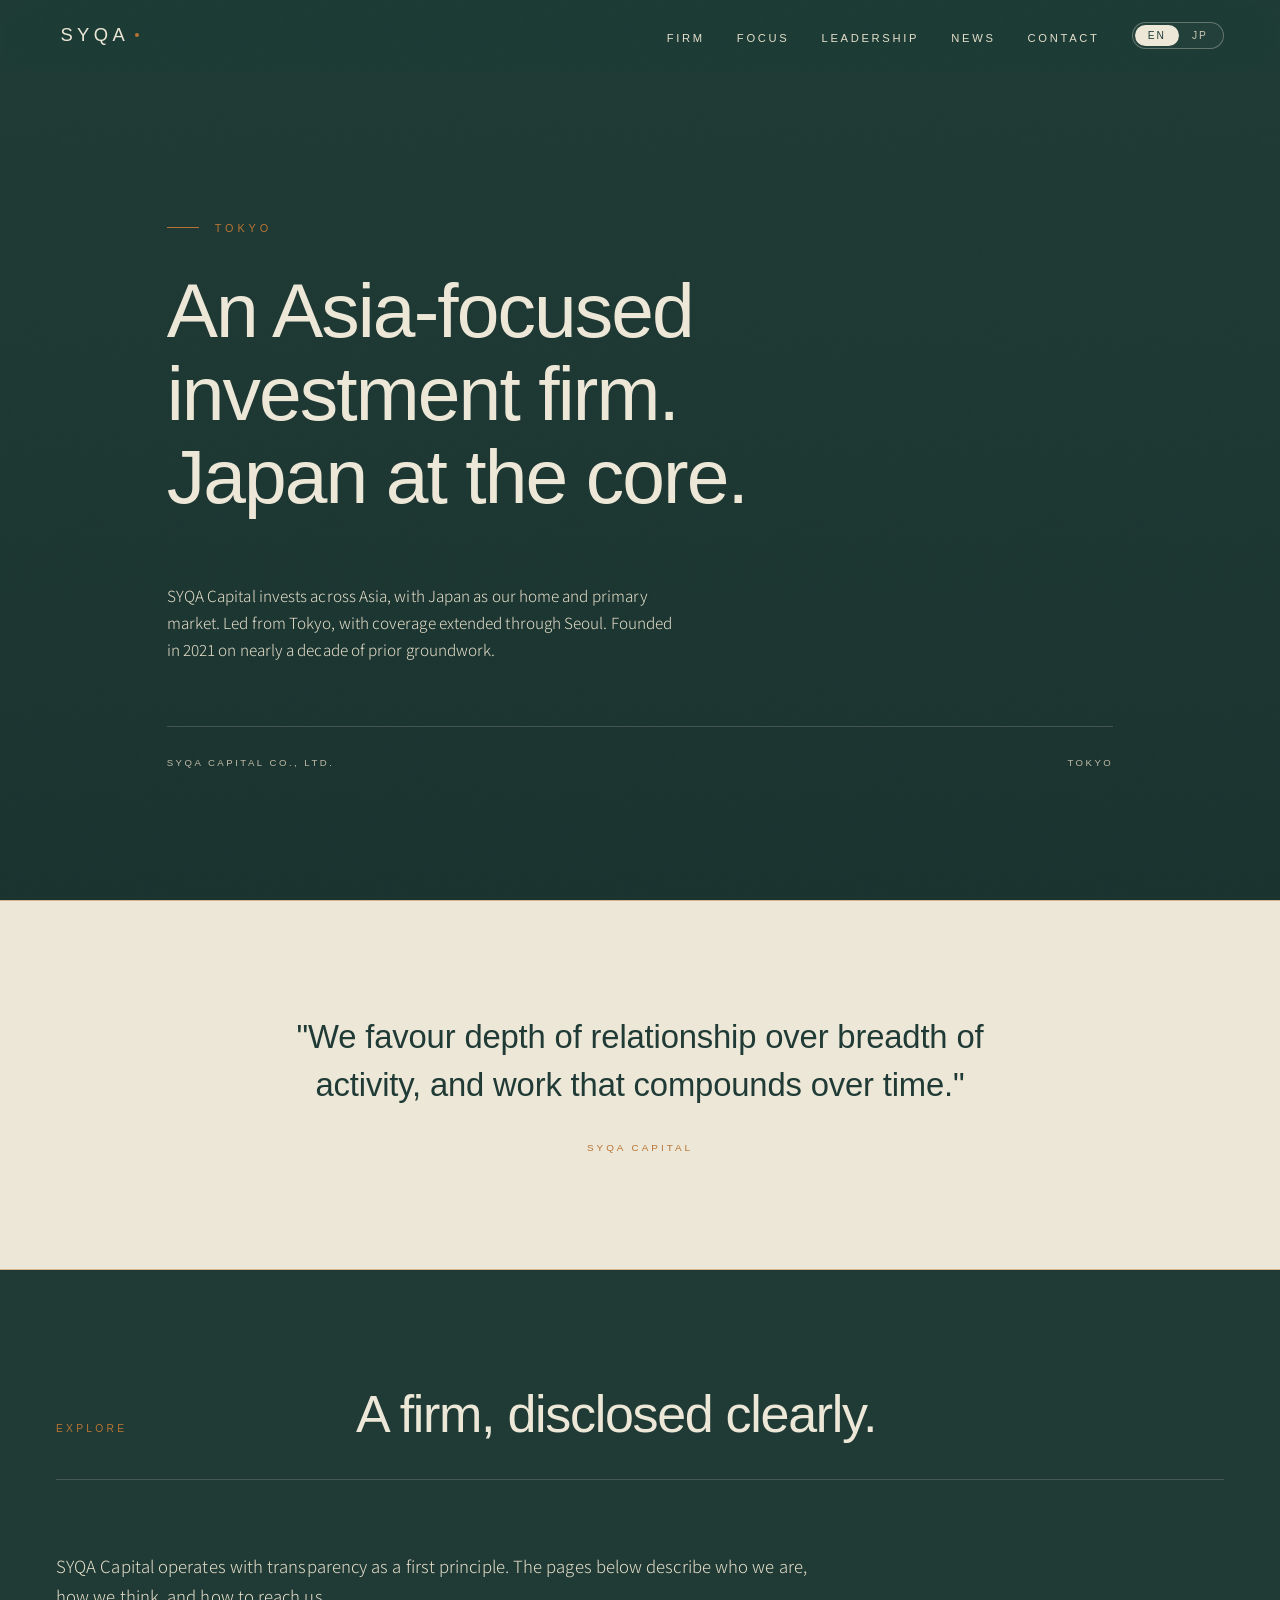
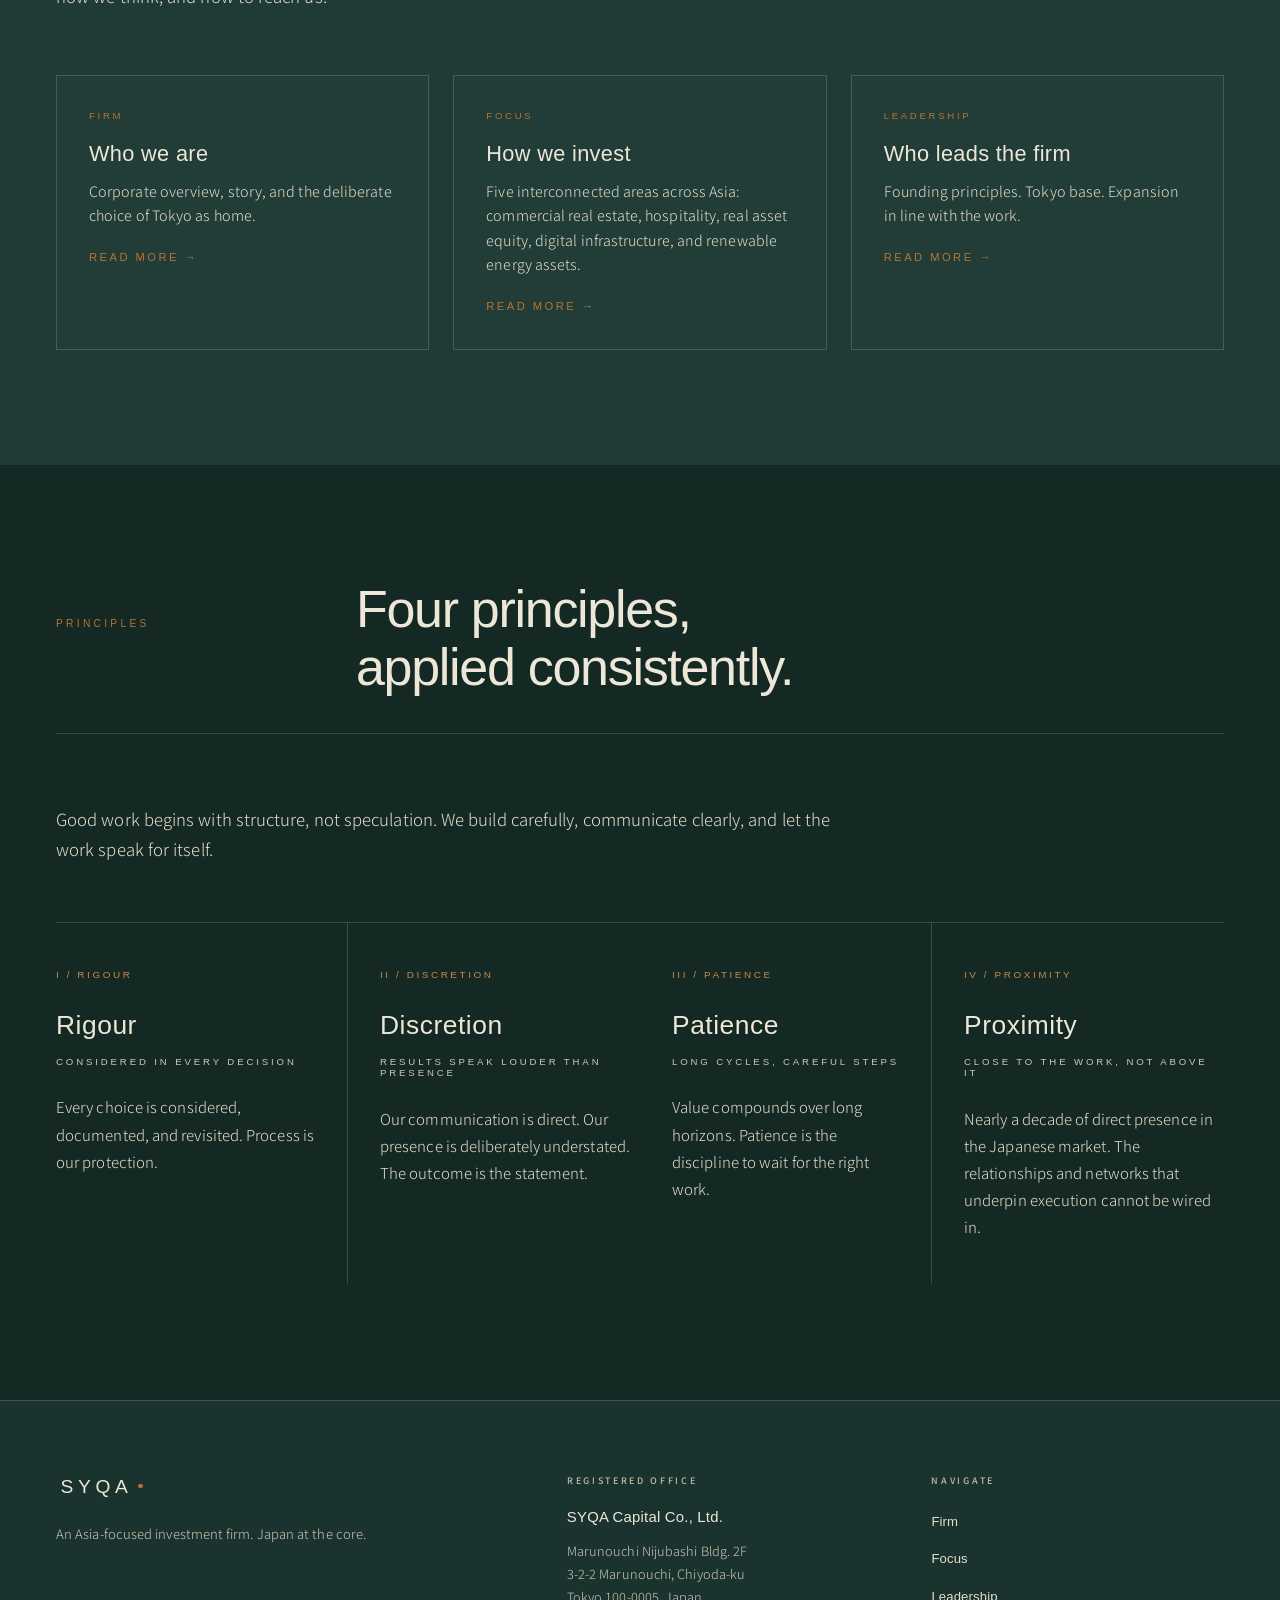
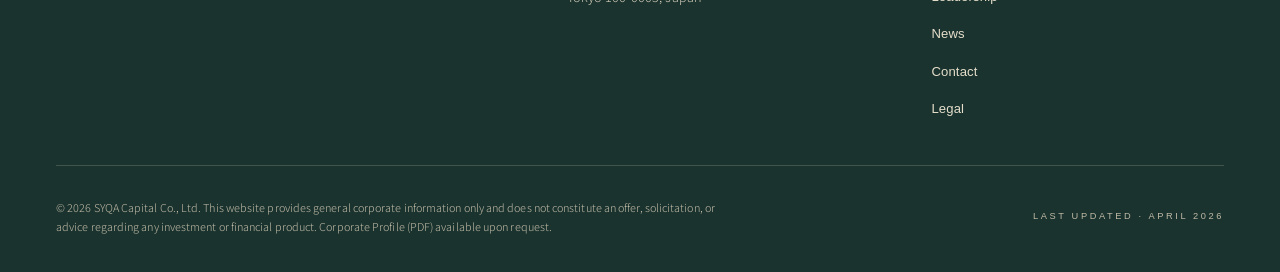
==== commit 1f20cd93: "Remove "Marunouchi" from hero footer on home page Co-Authored-By: Claude Opus 4.7 (1M context) <nore" ====
--- a/index.html
+++ b/index.html
@@ -405,7 +405,7 @@
 </div>
 <div class="hero-foot lf lf-4">
 <span>SYQA Capital Co., Ltd.</span>
-<span>Tokyo · Marunouchi</span>
+<span>Tokyo</span>
 </div>
 </div>
 </div></section>
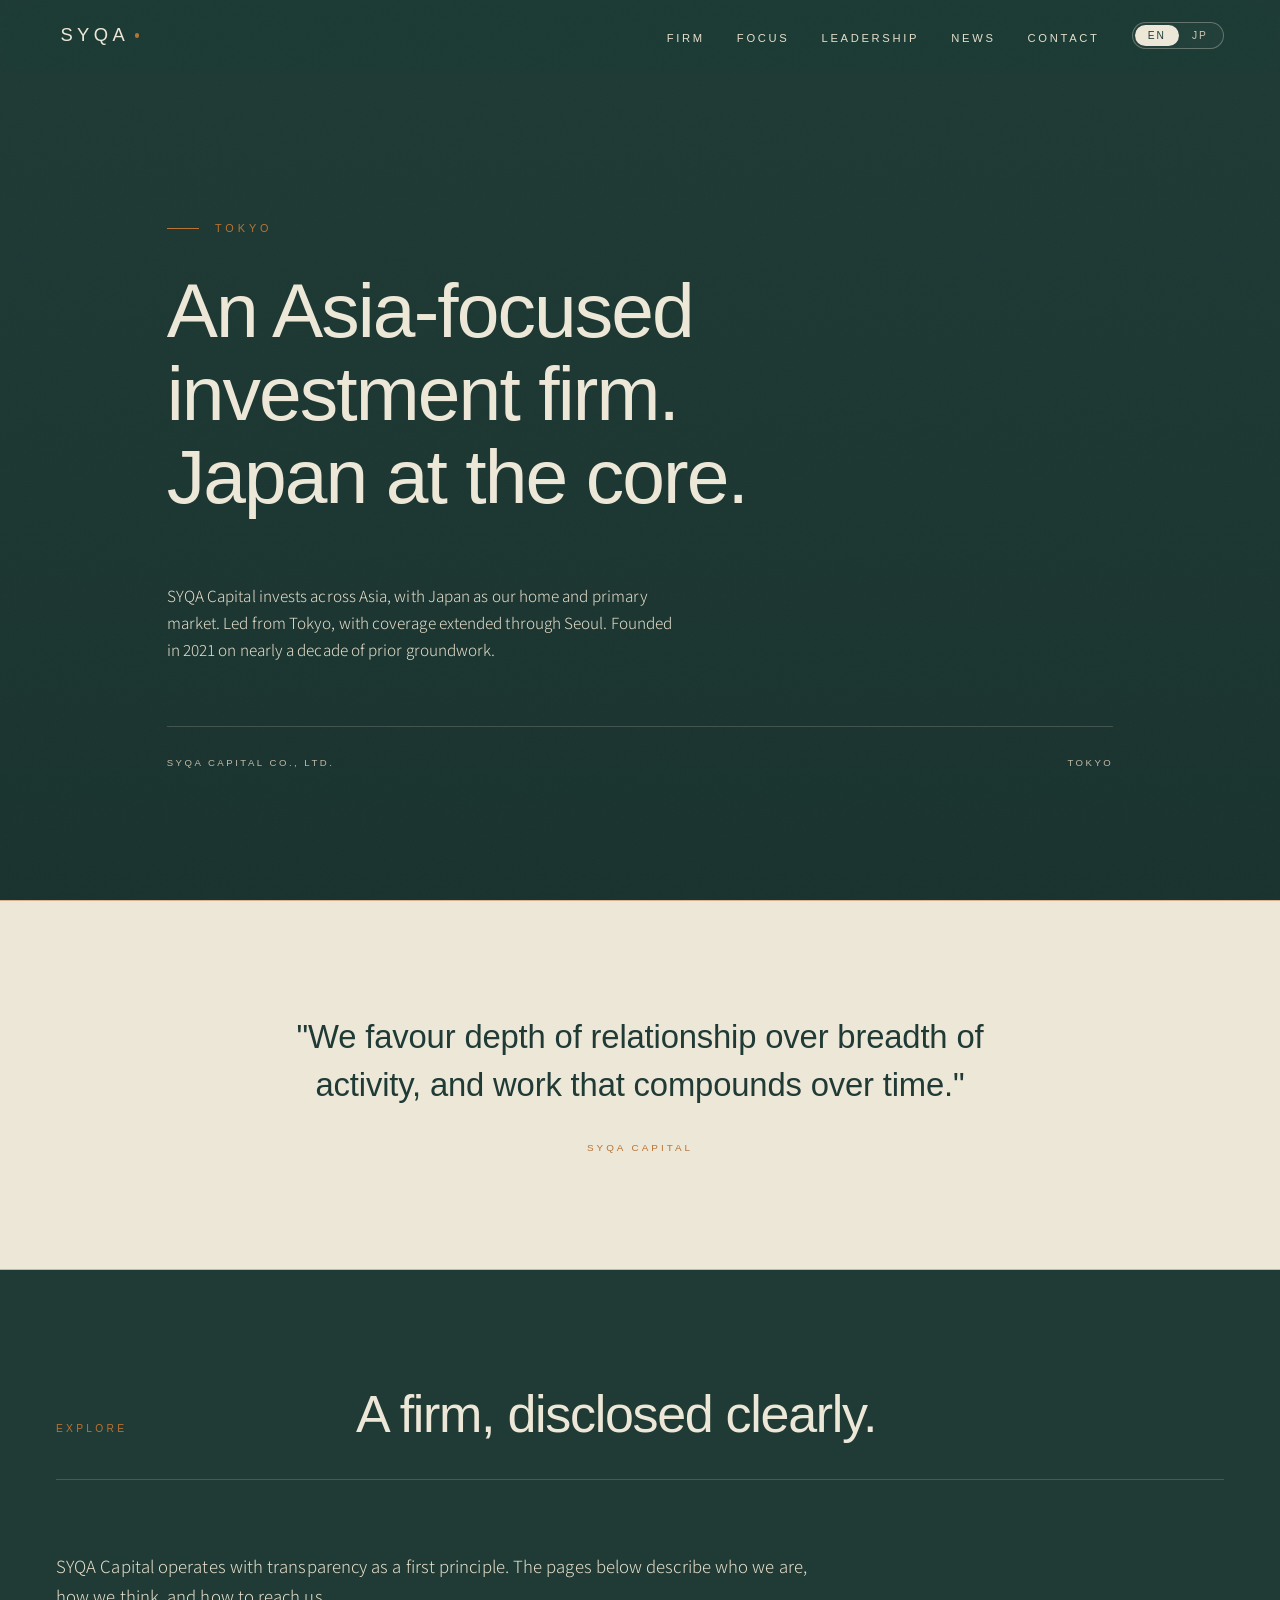
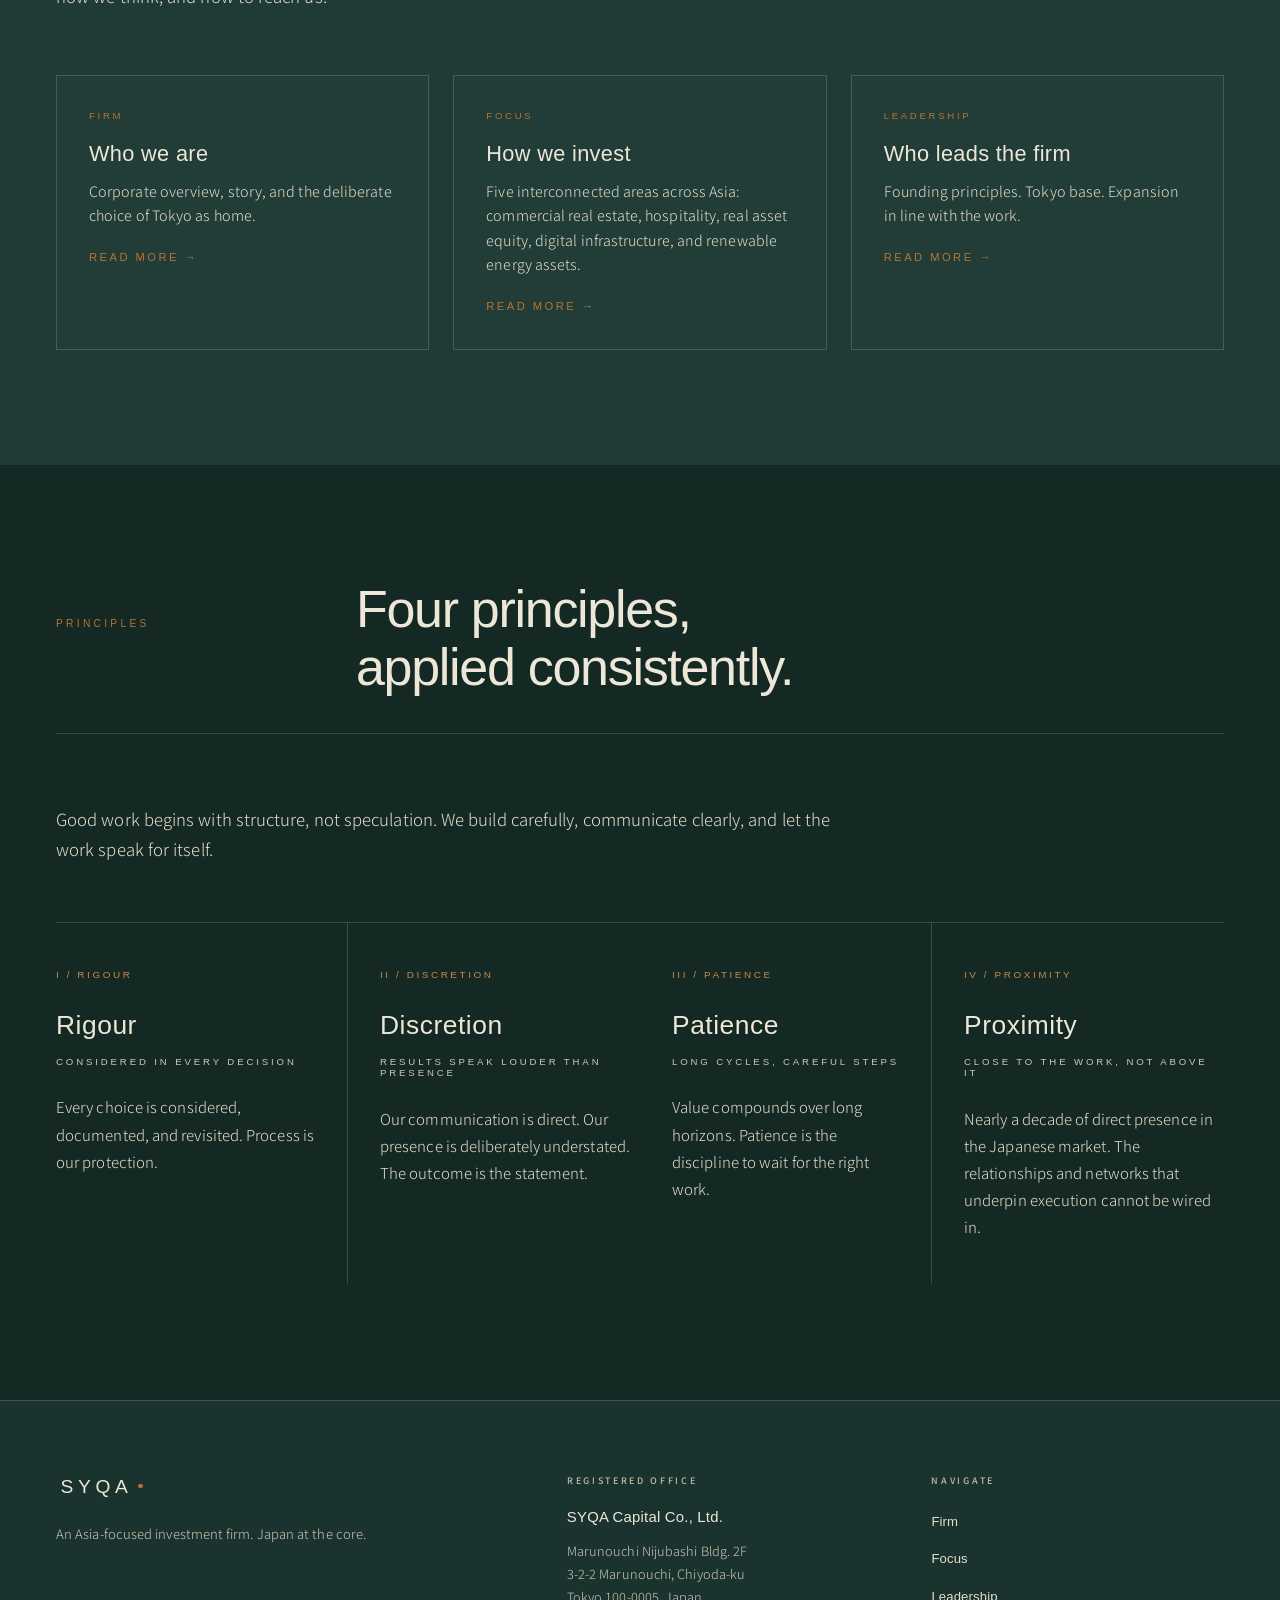
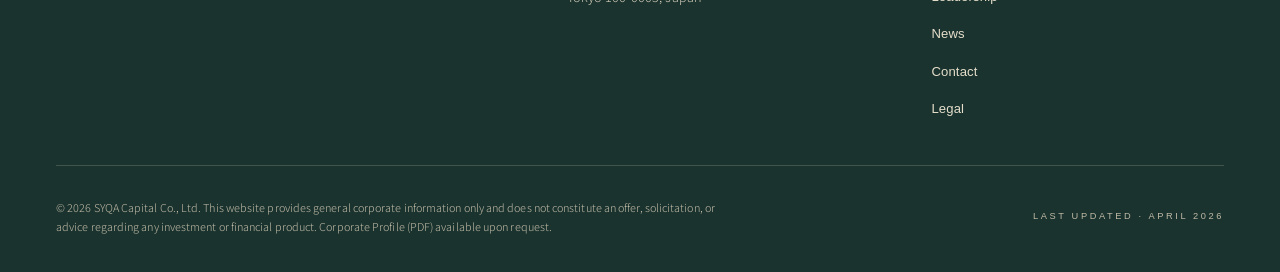
==== commit 27ffb6ff: "Set home page title to "SYQA Capital" Co-Authored-By: Claude Opus 4.7 (1M context) <noreply@anthropi" ====
--- a/index.html
+++ b/index.html
@@ -6,7 +6,7 @@
 <meta name="viewport" content="width=device-width,initial-scale=1,viewport-fit=cover">
 <meta name="theme-color" content="#203B36">
 <meta name="format-detection" content="telephone=no">
-<title>SYQA Capital — Preview</title>
+<title>SYQA Capital</title>
 <meta name="description" content="SYQA Capital — preview (all pages bundled).">
 
 <link rel="icon" type="image/svg+xml" href="data:image/svg+xml,%3Csvg xmlns='http://www.w3.org/2000/svg' viewBox='0 0 32 32'%3E%3Crect width='32' height='32' fill='%23203B36'/%3E%3Ctext x='16' y='21' font-family='serif' font-size='15' font-weight='300' fill='%23EDE7D8' text-anchor='middle' letter-spacing='0.5'%3ES%3C/text%3E%3Ccircle cx='16' cy='25' r='0.8' fill='%23B87333'/%3E%3C/svg%3E">
